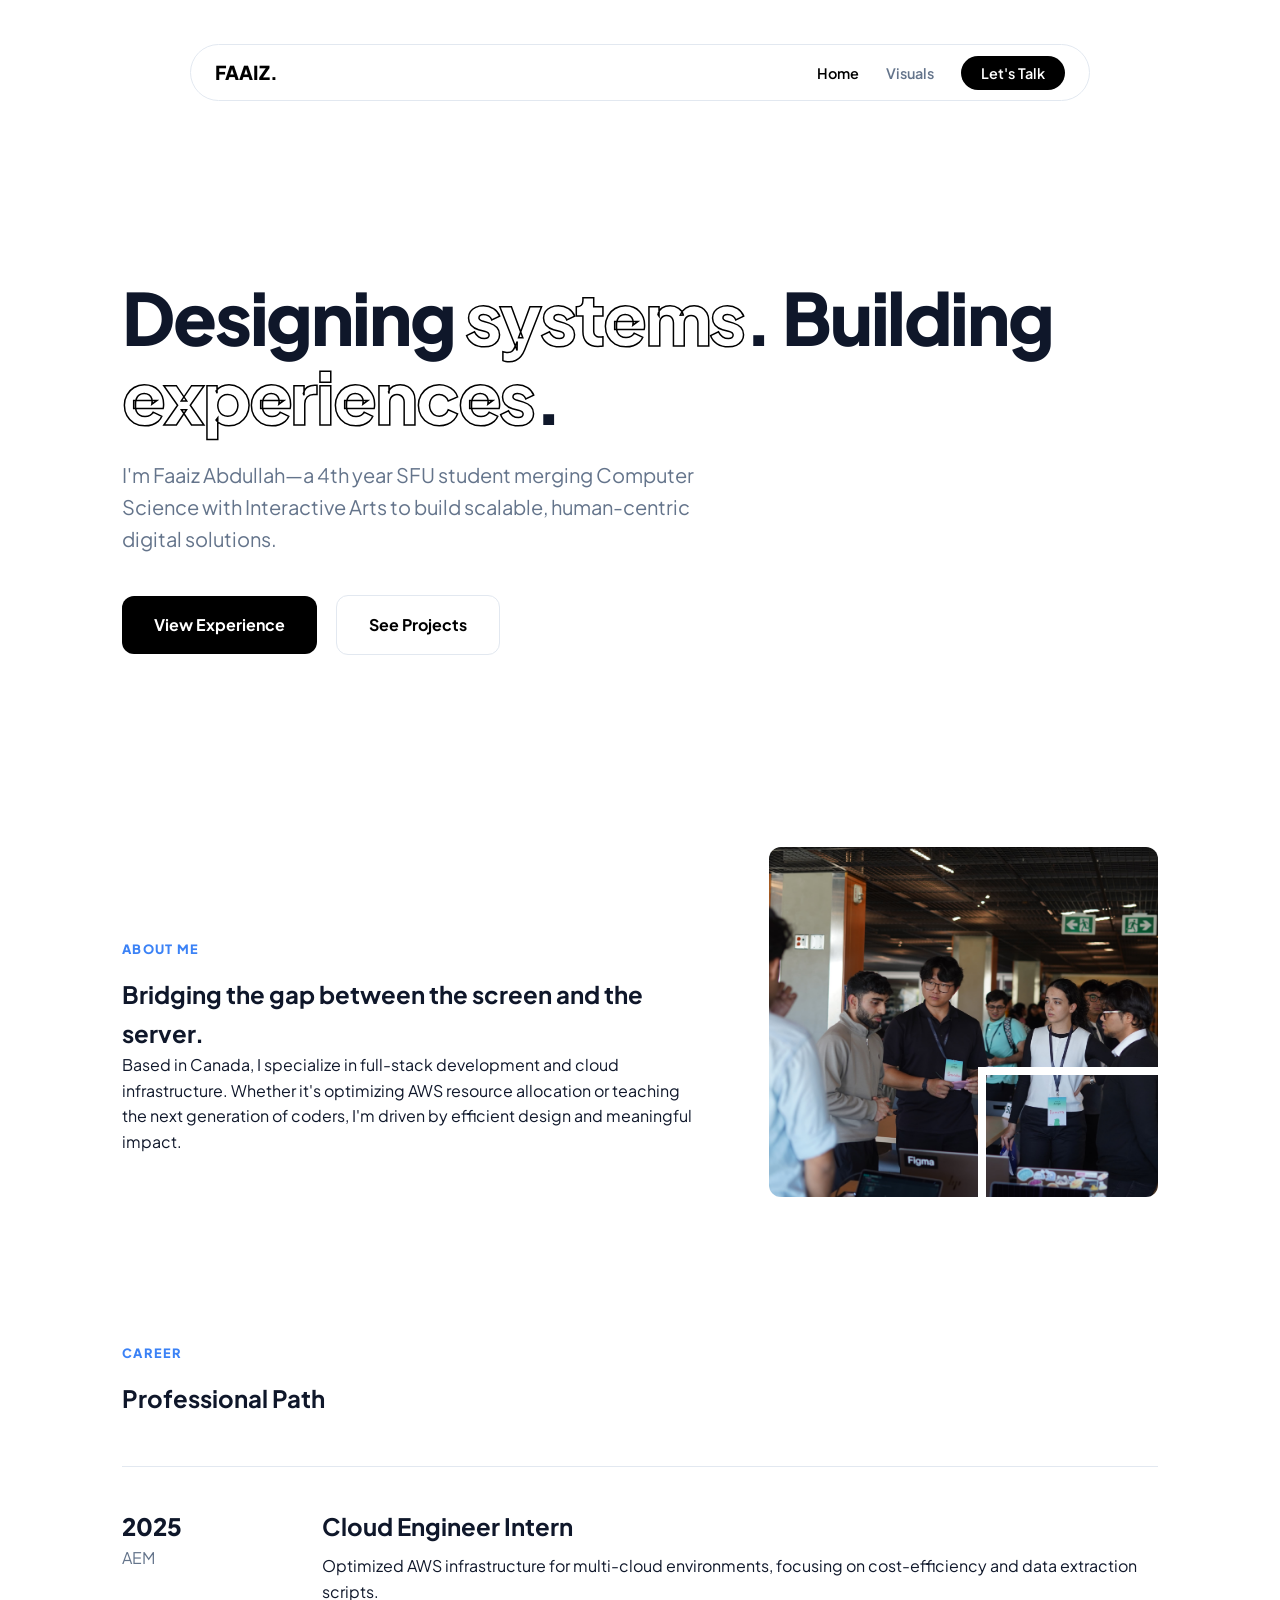
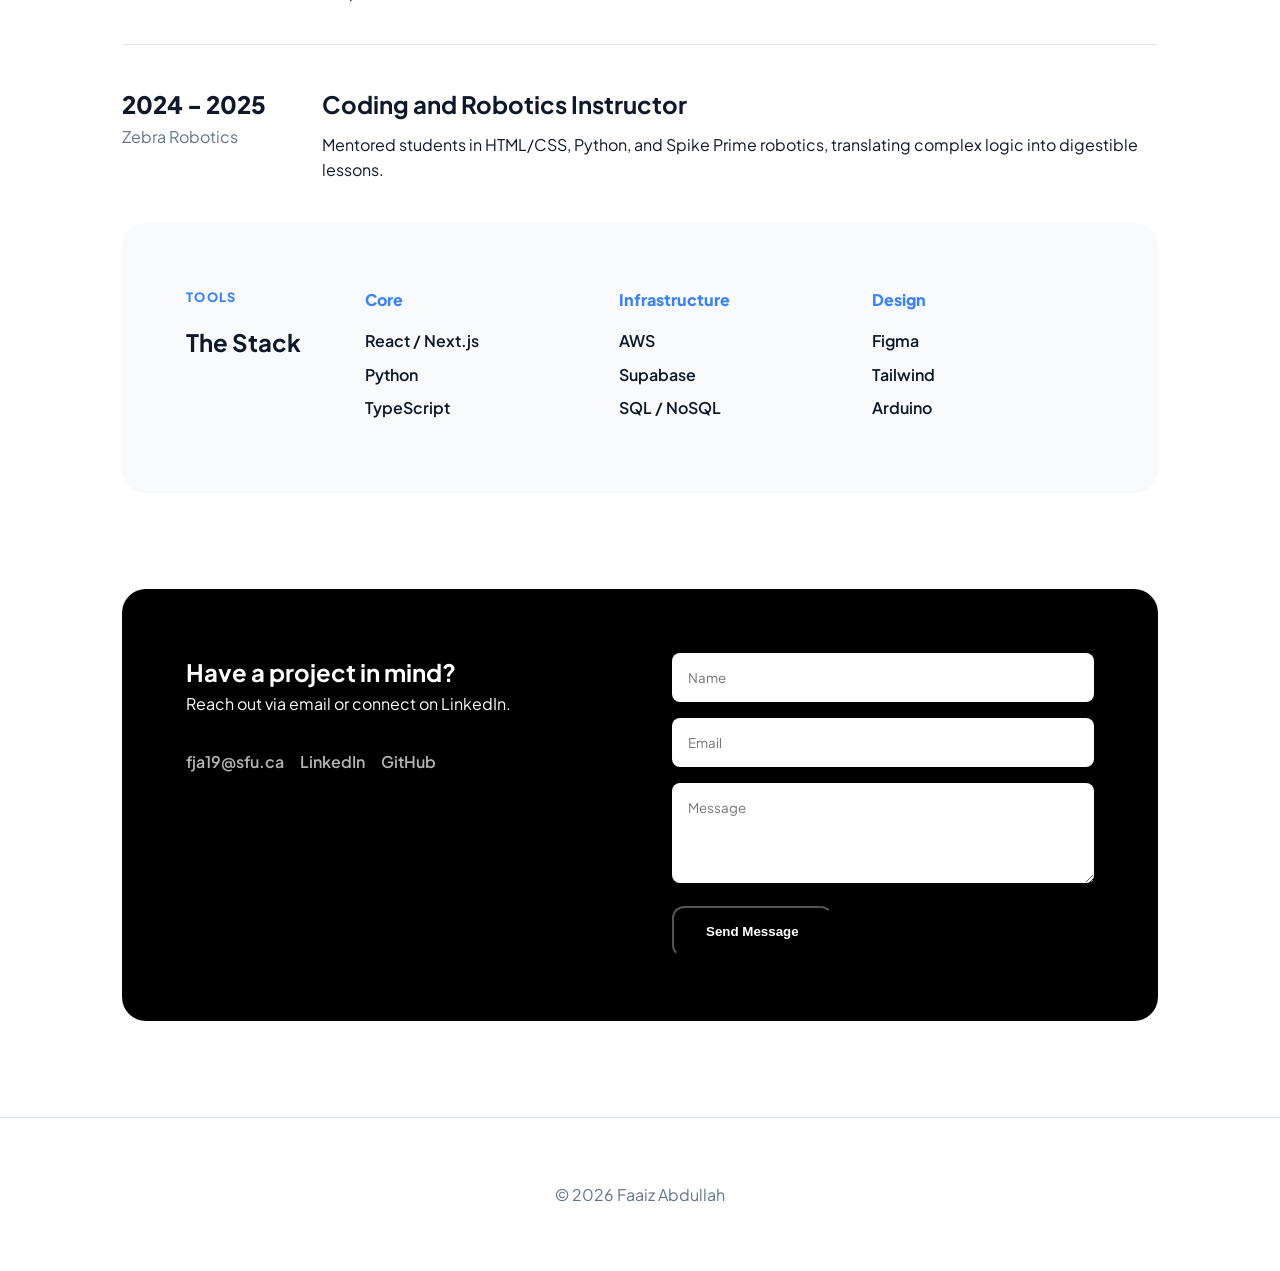
==== index.html @ e7554f62 "redesigned" ====
<!DOCTYPE html>
<html lang="en">
<head>
    <meta charset="UTF-8">
    <meta name="viewport" content="width=device-width, initial-scale=1.0">
    <title>Faaiz Abdullah | SFU Interactive Arts & CS</title>
    <link rel="stylesheet" href="style.css">
    <link href="https://fonts.googleapis.com/css2?family=Plus+Jakarta+Sans:wght@300;400;600;800&display=swap" rel="stylesheet">
</head>
<body>

    <nav class="navbar">
        <div class="nav-container">
            <a href="index.html" class="logo">FAAIZ.</a>
            <div class="nav-links">
                <a href="index.html" class="active">Home</a>
                <a href="visualizations.html">Visuals</a>
                <a href="#contact" class="nav-cta">Let's Talk</a>
            </div>
        </div>
    </nav>

    <header class="hero">
        <div class="container">
            <h1>Designing <span>systems</span>. Building <span>experiences</span>.</h1>
            <p>I'm Faaiz Abdullah—a 4th year SFU student merging Computer Science with Interactive Arts to build scalable, human-centric digital solutions.</p>
            <div class="hero-btns">
                <a href="#experience" class="btn btn-primary">View Experience</a>
                <a href="#gallery" class="btn btn-secondary">See Projects</a>
            </div>
        </div>
    </header>

    <main class="container">
        <section id="about" class="about-grid">
            <div class="about-content">
                <div class="section-tag">About Me</div>
                <h2>Bridging the gap between the screen and the server.</h2>
                <p>Based in Canada, I specialize in full-stack development and cloud infrastructure. Whether it's optimizing AWS resource allocation or teaching the next generation of coders, I'm driven by efficient design and meaningful impact.</p>
            </div>
            <div class="gallery-stack">
                <div class="gallery-item main-img">
                    <img src="stormhacks.JPG" alt="Won 1st Place at StormHacks 2025">
                </div>
                <div class="gallery-item sub-img">
                    <video autoplay loop muted playsinline>
                        <source src="pharmabotics.mp4" type="video/mp4">
                        Your browser does not support the video tag.
                    </video>
                </div>
            </div>
        </section>

        <section id="experience">
            <div class="section-tag">Career</div>
            <h2 class="section-title">Professional Path</h2>
            
            <div class="timeline">
                <div class="timeline-item">
                    <div class="time-meta">
                        <span class="year">2025</span>
                        <span class="org">AEM</span>
                    </div>
                    <div class="time-content">
                        <h3>Cloud Engineer Intern</h3>
                        <p>Optimized AWS infrastructure for multi-cloud environments, focusing on cost-efficiency and data extraction scripts.</p>
                    </div>
                </div>

                <div class="timeline-item">
                    <div class="time-meta">
                        <span class="year">2024 - 2025</span>
                        <span class="org">Zebra Robotics</span>
                    </div>
                    <div class="time-content">
                        <h3>Coding and Robotics Instructor</h3>
                        <p>Mentored students in HTML/CSS, Python, and Spike Prime robotics, translating complex logic into digestible lessons.</p>
                    </div>
                </div>
            </div>
        </section>

        <section id="skills" class="skills-alt">
            <div class="skills-header">
                <div class="section-tag">Tools</div>
                <h2>The Stack</h2>
            </div>
            <div class="skills-grid-alt">
                <div class="skill-group">
                    <h4>Core</h4>
                    <ul>
                        <li>React / Next.js</li>
                        <li>Python</li>
                        <li>TypeScript</li>
                    </ul>
                </div>
                <div class="skill-group">
                    <h4>Infrastructure</h4>
                    <ul>
                        <li>AWS</li>
                        <li>Supabase</li>
                        <li>SQL / NoSQL</li>
                    </ul>
                </div>
                <div class="skill-group">
                    <h4>Design</h4>
                    <ul>
                        <li>Figma</li>
                        <li>Tailwind</li>
                        <li>Arduino</li>
                    </ul>
                </div>
            </div>
        </section>

        <section id="contact" class="contact-card">
            <div class="contact-text">
                <h2>Have a project in mind?</h2>
                <p>Reach out via email or connect on LinkedIn.</p>
                <div class="contact-links">
                    <a href="mailto:fja19@sfu.ca">fja19@sfu.ca</a>
                    <a href="https://linkedin.com/in/faaiz-abdullah-9004391a4/" target="_blank">LinkedIn</a>
                    <a href="https://github.com/faaizja" target="_blank">GitHub</a>
                </div>
            </div>
            <form id="contact-form">
                <input type="text" placeholder="Name" required>
                <input type="email" placeholder="Email" required>
                <textarea rows="4" placeholder="Message"></textarea>
                <button type="submit" class="btn btn-primary">Send Message</button>
            </form>
        </section>
    </main>

    <footer class="footer-alt">
        <p>© 2026 Faaiz Abdullah</p>
    </footer>

    <script src="main.js"></script>
</body>
</html>
---- style.css ----
:root {
    --primary: #000000;
    --accent: #3b82f6;
    --bg-light: #ffffff;
    --bg-alt: #f8fafc;
    --text-main: #0f172a;
    --text-muted: #64748b;
    --border: #e2e8f0;
    --radius: 12px;
}

* {
    margin: 0;
    padding: 0;
    box-sizing: border-box;
}

body {
    font-family: 'Plus Jakarta Sans', sans-serif;
    background-color: var(--bg-light);
    color: var(--text-main);
    line-height: 1.6;
    -webkit-font-smoothing: antialiased;
}

.container {
    max-width: 1100px;
    margin: 0 auto;
    padding: 0 2rem;
}

/* Navbar - Modern Floating Style */
.navbar {
    position: sticky;
    top: 20px;
    z-index: 1000;
    margin-top: 20px;
}

.nav-container {
    max-width: 900px;
    margin: 0 auto;
    background: rgba(255, 255, 255, 0.8);
    backdrop-filter: blur(12px);
    border: 1px solid var(--border);
    padding: 0.75rem 1.5rem;
    border-radius: 100px;
    display: flex;
    justify-content: space-between;
    align-items: center;
}

.logo {
    font-weight: 800;
    font-size: 1.2rem;
    text-decoration: none;
    color: var(--primary);
}

.logo span { color: var(--accent); }

.nav-links a {
    text-decoration: none;
    color: var(--text-muted);
    font-weight: 600;
    font-size: 0.9rem;
    margin-left: 1.5rem;
    transition: 0.3s;
}

.nav-links a.active, .nav-links a:hover { color: var(--primary); }

.nav-cta {
    background: var(--primary);
    color: white !important;
    padding: 0.5rem 1.25rem;
    border-radius: 50px;
}

/* Hero Section */
.hero {
    padding: 8rem 0 6rem;
    text-align: left;
}

.badge {
    background: #eff6ff;
    color: var(--accent);
    padding: 0.4rem 1rem;
    border-radius: 50px;
    font-size: 0.8rem;
    font-weight: 700;
    text-transform: uppercase;
}

.hero h1 {
    font-size: clamp(2.5rem, 6vw, 4.5rem);
    font-weight: 800;
    line-height: 1.1;
    margin: 1.5rem 0;
    letter-spacing: -0.03em;
}

.hero h1 span {
    color: transparent;
    -webkit-text-stroke: 1.5px var(--primary);
}

.hero p {
    font-size: 1.25rem;
    color: var(--text-muted);
    max-width: 600px;
    margin-bottom: 2.5rem;
}

/* Custom Buttons */
.btn {
    padding: 1rem 2rem;
    border-radius: var(--radius);
    text-decoration: none;
    font-weight: 700;
    display: inline-block;
    transition: 0.3s cubic-bezier(0.4, 0, 0.2, 1);
}

.btn-primary { background: var(--primary); color: white; }
.btn-secondary { background: white; color: var(--primary); border: 1px solid var(--border); margin-left: 1rem; }

.btn:hover { transform: translateY(-3px); box-shadow: 0 10px 20px rgba(0,0,0,0.05); }

/* About & Image Stack */
.about-grid {
    display: grid;
    grid-template-columns: 1.2fr 0.8fr;
    gap: 4rem;
    align-items: center;
    padding: 6rem 0;
}

.section-tag {
    color: var(--accent);
    font-weight: 800;
    text-transform: uppercase;
    font-size: 0.8rem;
    letter-spacing: 0.1em;
    margin-bottom: 1rem;
}

.gallery-stack {
    position: relative;
    height: 400px;
}

.gallery-item img {
    width: 100%;
    height: 100%;
    object-fit: cover;
    border-radius: var(--radius);
    box-shadow: var(--card-shadow);
}

.main-img {
    width: 100%;
    height: 350px;
}

.sub-img {
    position: absolute;
    bottom: -20px;
    right: -20px;
    width: 200px;
    height: 200px;
    border: 8px solid white;
}

/* Timeline Experience */
.timeline {
    margin-top: 3rem;
}

.timeline-item {
    display: grid;
    grid-template-columns: 200px 1fr;
    padding: 2.5rem 0;
    border-top: 1px solid var(--border);
}

.time-meta {
    display: flex;
    flex-direction: column;
}

.year { font-weight: 800; font-size: 1.5rem; }
.org { color: var(--text-muted); }

.time-content h3 { font-size: 1.5rem; margin-bottom: 0.5rem; }

/* Skills Section */
.skills-alt {
    padding: 6rem 0;
    background: var(--bg-alt);
    border-radius: 24px;
    padding: 4rem;
    display: flex;
    gap: 4rem;
}

.skills-grid-alt {
    display: grid;
    grid-template-columns: repeat(3, 1fr);
    gap: 2rem;
    flex: 1;
}

.skill-group h4 { margin-bottom: 1rem; font-weight: 800; color: var(--accent); }
.skill-group ul { list-style: none; padding: 0; }
.skill-group li { margin-bottom: 0.5rem; font-weight: 600; }

/* Contact Card */
.contact-card {
    background: var(--primary);
    color: white;
    padding: 4rem;
    border-radius: 24px;
    display: grid;
    grid-template-columns: 1fr 1fr;
    gap: 4rem;
    margin: 6rem 0;
}

.contact-links {
    display: flex;
    gap: 1rem;
    margin-top: 2rem;
}

.contact-links a { color: white; opacity: 0.7; text-decoration: none; font-weight: 600; }
.contact-links a:hover { opacity: 1; }

.contact-card form input, .contact-card form textarea {
    width: 100%;
    padding: 1rem;
    margin-bottom: 1rem;
    border-radius: 8px;
    border: none;
    font-family: inherit;
}

.footer-alt {
    padding: 4rem 0;
    text-align: center;
    border-top: 1px solid var(--border);
    color: var(--text-muted);
}

/* Responsive */
@media (max-width: 900px) {
    .about-grid, .contact-card, .skills-alt { grid-template-columns: 1fr; gap: 2rem; }
    .timeline-item { grid-template-columns: 1fr; gap: 1rem; }
    .skills-alt { flex-direction: column; padding: 2rem; }
    .hero h1 { font-size: 3rem; }
    .sub-img { display: none; }
}

.gallery-item video {
    width: 100%;
    height: 100%;
    object-fit: cover;
    border-radius: var(--radius);
    display: block;
}

.sub-img video {
    filter: brightness(0.9);
    transition: filter 0.3s ease;
}

.sub-img:hover video {
    filter: brightness(1.1);
}
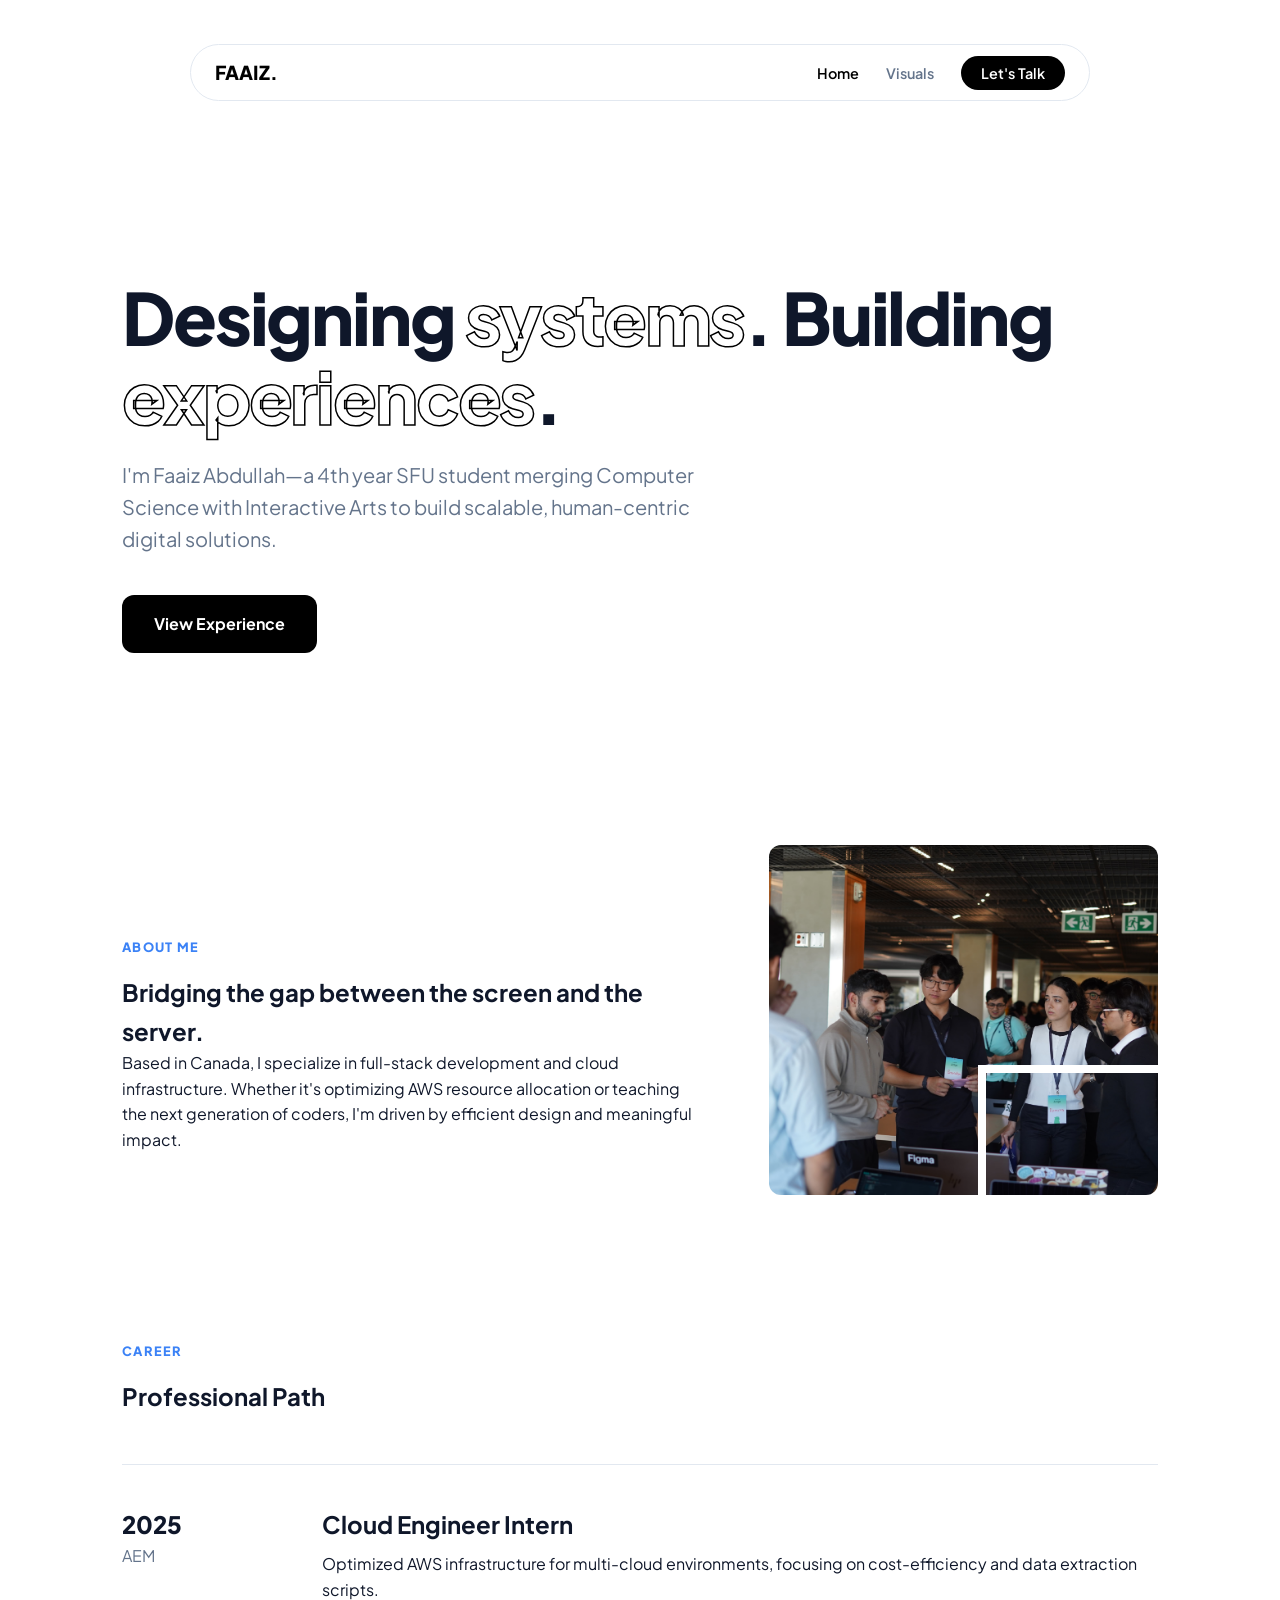
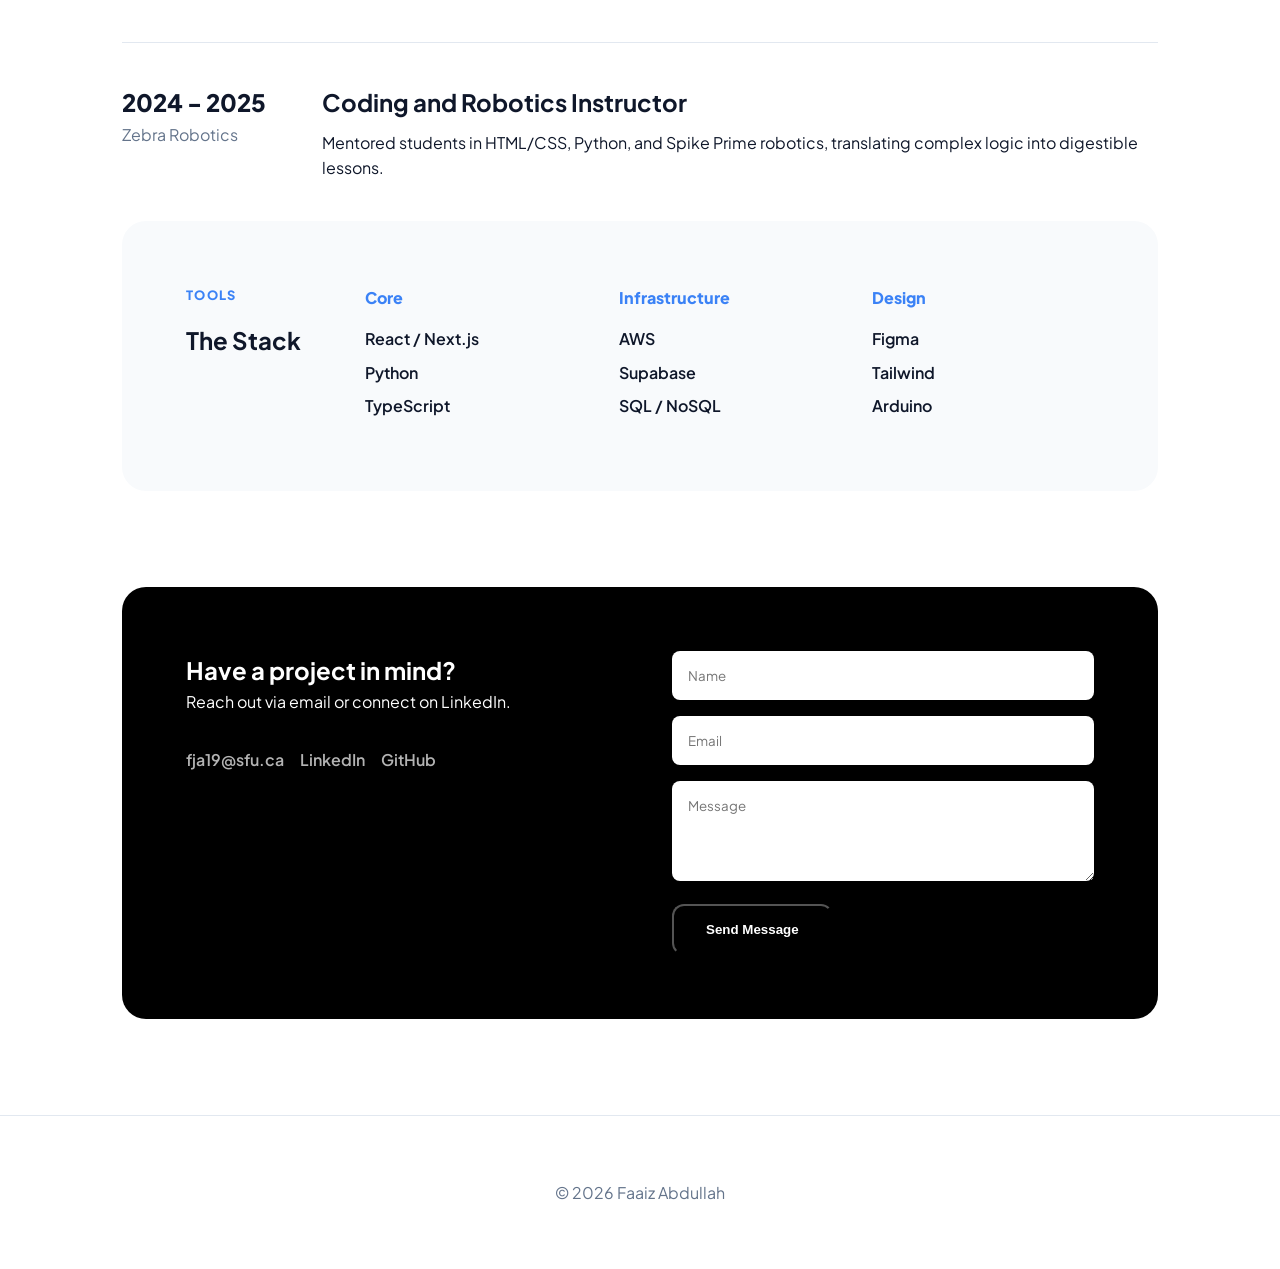
==== commit bb767bb4: "fix" ====
--- a/index.html
+++ b/index.html
@@ -26,7 +26,6 @@
             <p>I'm Faaiz Abdullah—a 4th year SFU student merging Computer Science with Interactive Arts to build scalable, human-centric digital solutions.</p>
             <div class="hero-btns">
                 <a href="#experience" class="btn btn-primary">View Experience</a>
-                <a href="#gallery" class="btn btn-secondary">See Projects</a>
             </div>
         </div>
     </header>
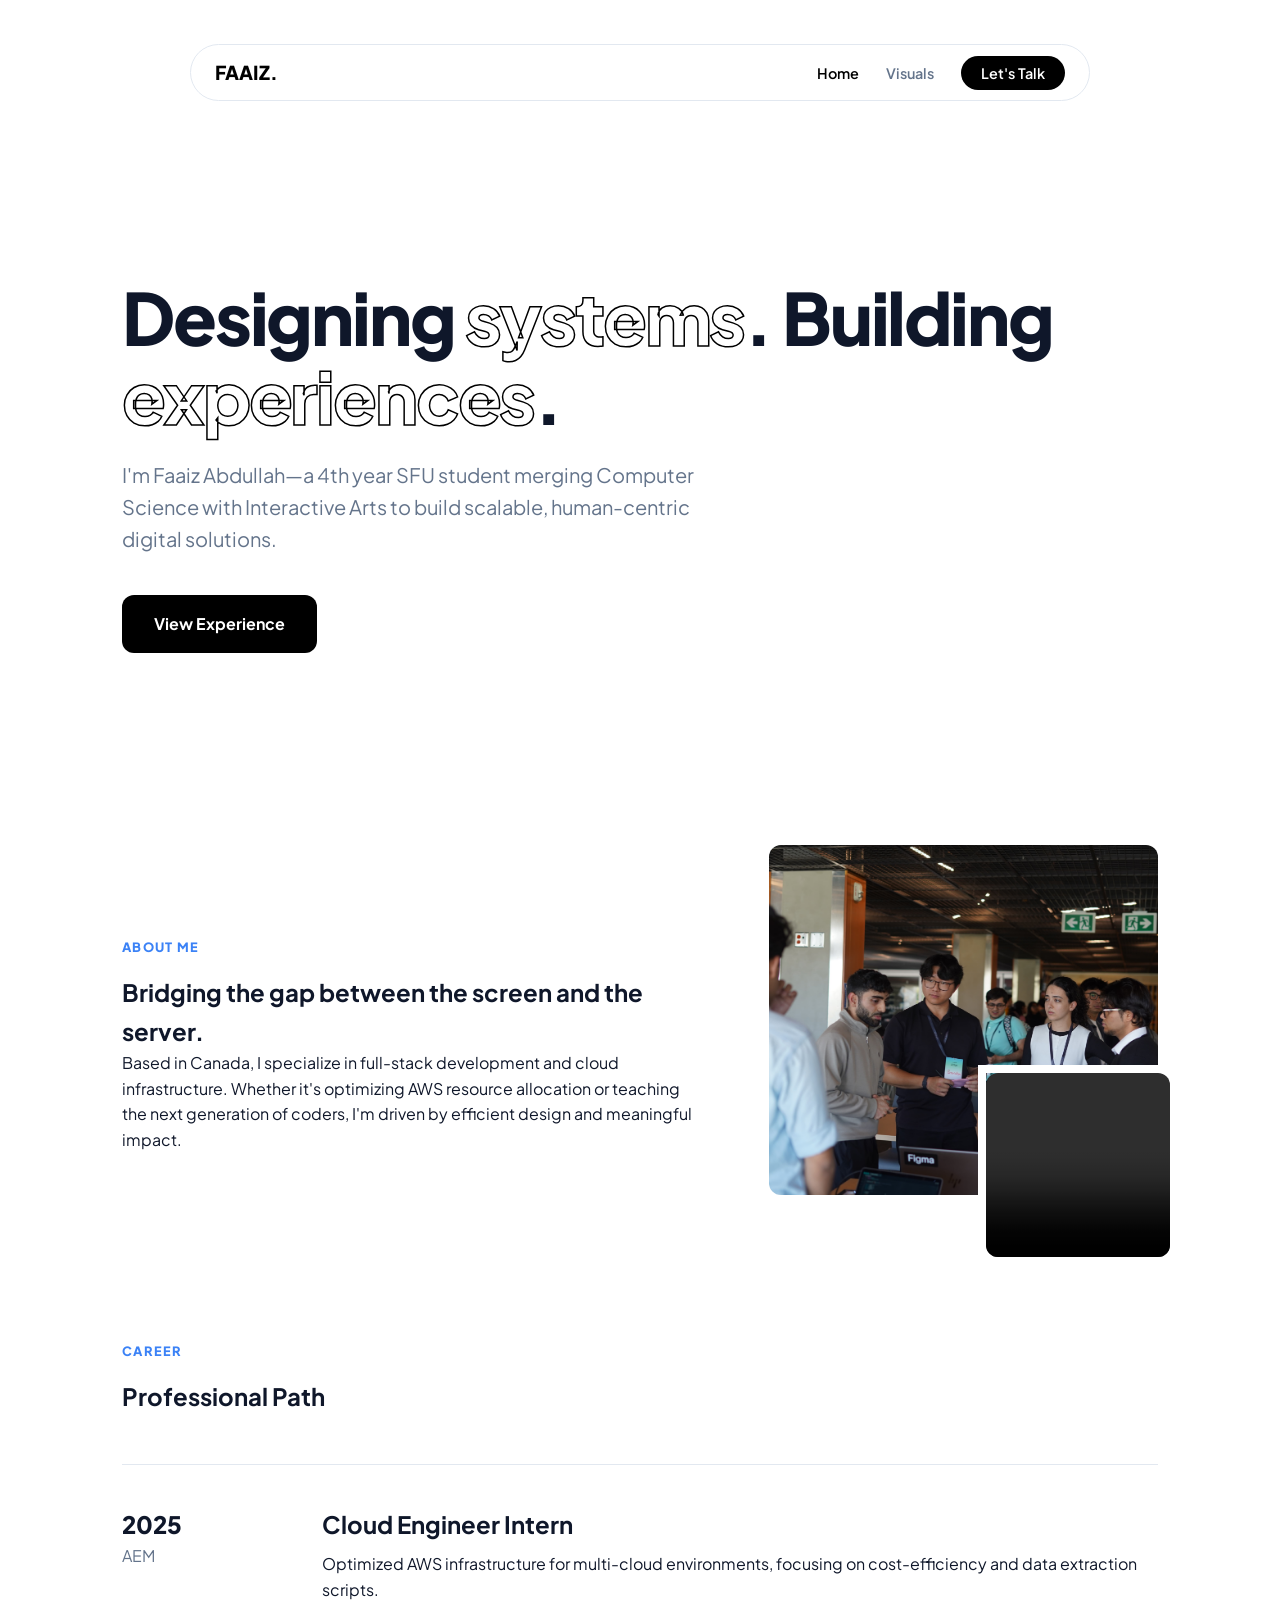
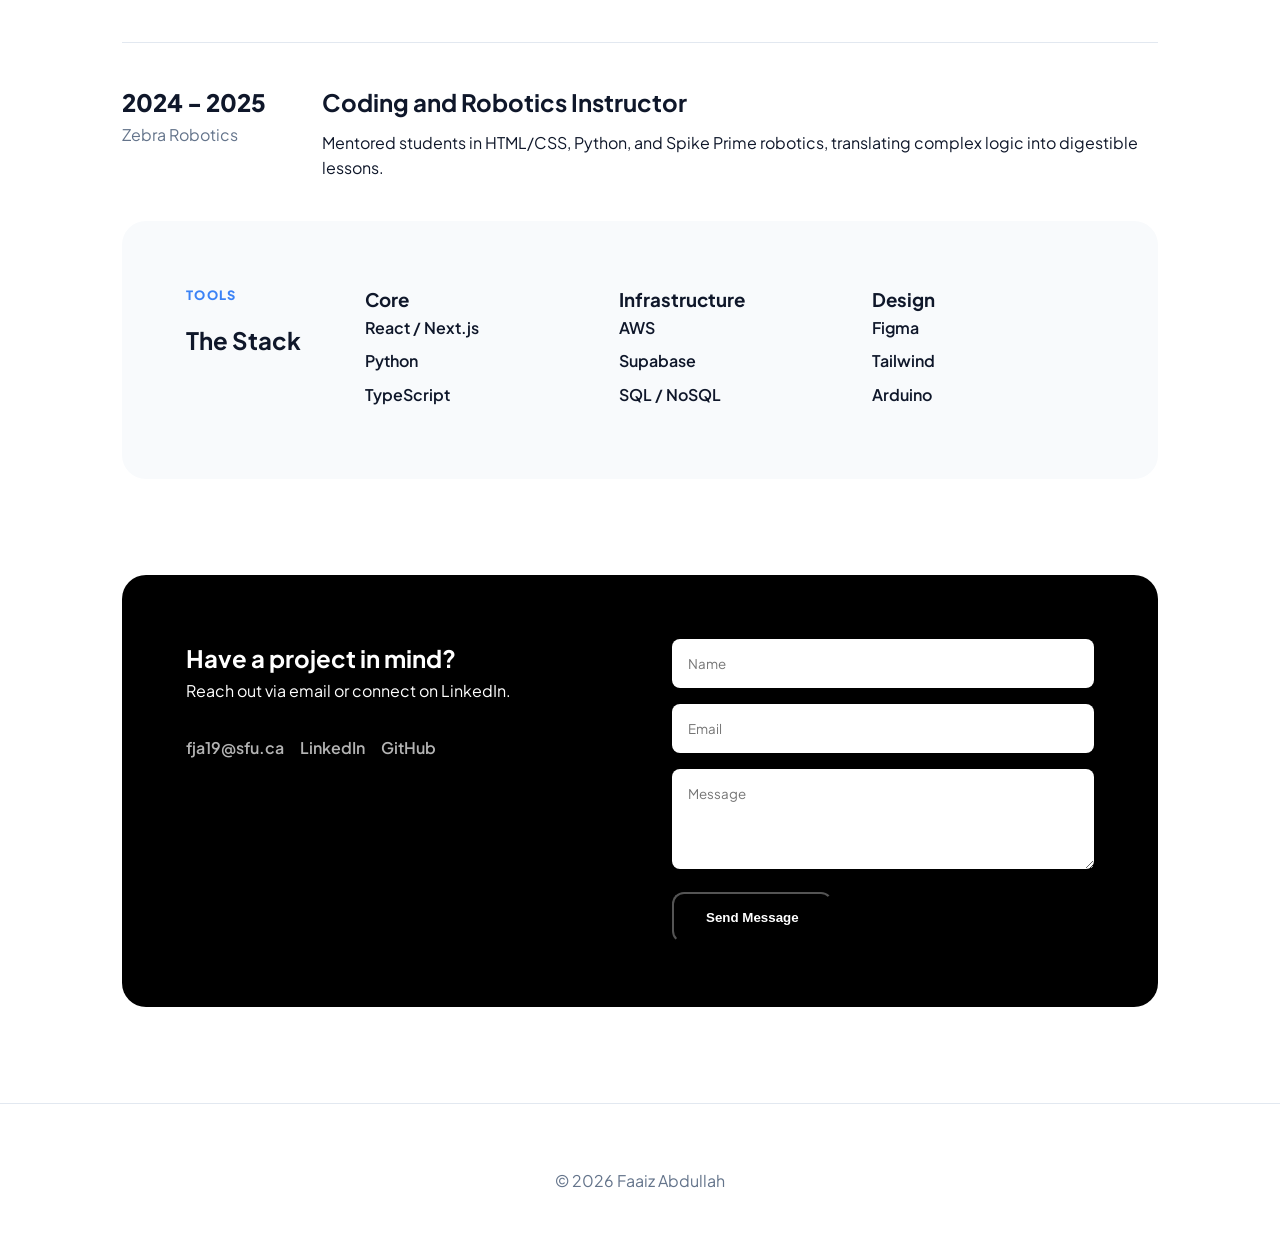
==== commit 11e01f27: "fixes" ====
--- a/index.html
+++ b/index.html
@@ -11,7 +11,7 @@
 
     <nav class="navbar">
         <div class="nav-container">
-            <a href="index.html" class="logo">FAAIZ.</a>
+            <a href="index.html" class="logo" aria-label="Faaiz Abdullah Portfolio Home">FAAIZ.</a>
             <div class="nav-links">
                 <a href="index.html" class="active">Home</a>
                 <a href="visualizations.html">Visuals</a>
@@ -42,7 +42,7 @@
                     <img src="stormhacks.JPG" alt="Won 1st Place at StormHacks 2025">
                 </div>
                 <div class="gallery-item sub-img">
-                    <video autoplay loop muted playsinline>
+                    <video autoplay loop muted playsinline controls title="Robotics Project Demo" aria-label="A video showing a robotics project in action">
                         <source src="pharmabotics.mp4" type="video/mp4">
                         Your browser does not support the video tag.
                     </video>
@@ -86,7 +86,7 @@
             </div>
             <div class="skills-grid-alt">
                 <div class="skill-group">
-                    <h4>Core</h4>
+                    <h3>Core</h3>
                     <ul>
                         <li>React / Next.js</li>
                         <li>Python</li>
@@ -94,7 +94,7 @@
                     </ul>
                 </div>
                 <div class="skill-group">
-                    <h4>Infrastructure</h4>
+                    <h3>Infrastructure</h3>
                     <ul>
                         <li>AWS</li>
                         <li>Supabase</li>
@@ -102,7 +102,7 @@
                     </ul>
                 </div>
                 <div class="skill-group">
-                    <h4>Design</h4>
+                    <h3>Design</h3>
                     <ul>
                         <li>Figma</li>
                         <li>Tailwind</li>
@@ -123,9 +123,9 @@
                 </div>
             </div>
             <form id="contact-form">
-                <input type="text" placeholder="Name" required>
-                <input type="email" placeholder="Email" required>
-                <textarea rows="4" placeholder="Message"></textarea>
+                <input type="text" placeholder="Name" aria-label="Full Name" required>
+                <input type="email" placeholder="Email" aria-label="Email Address" required>
+                <textarea rows="4" placeholder="Message" aria-label="Your Message"></textarea>
                 <button type="submit" class="btn btn-primary">Send Message</button>
             </form>
         </section>
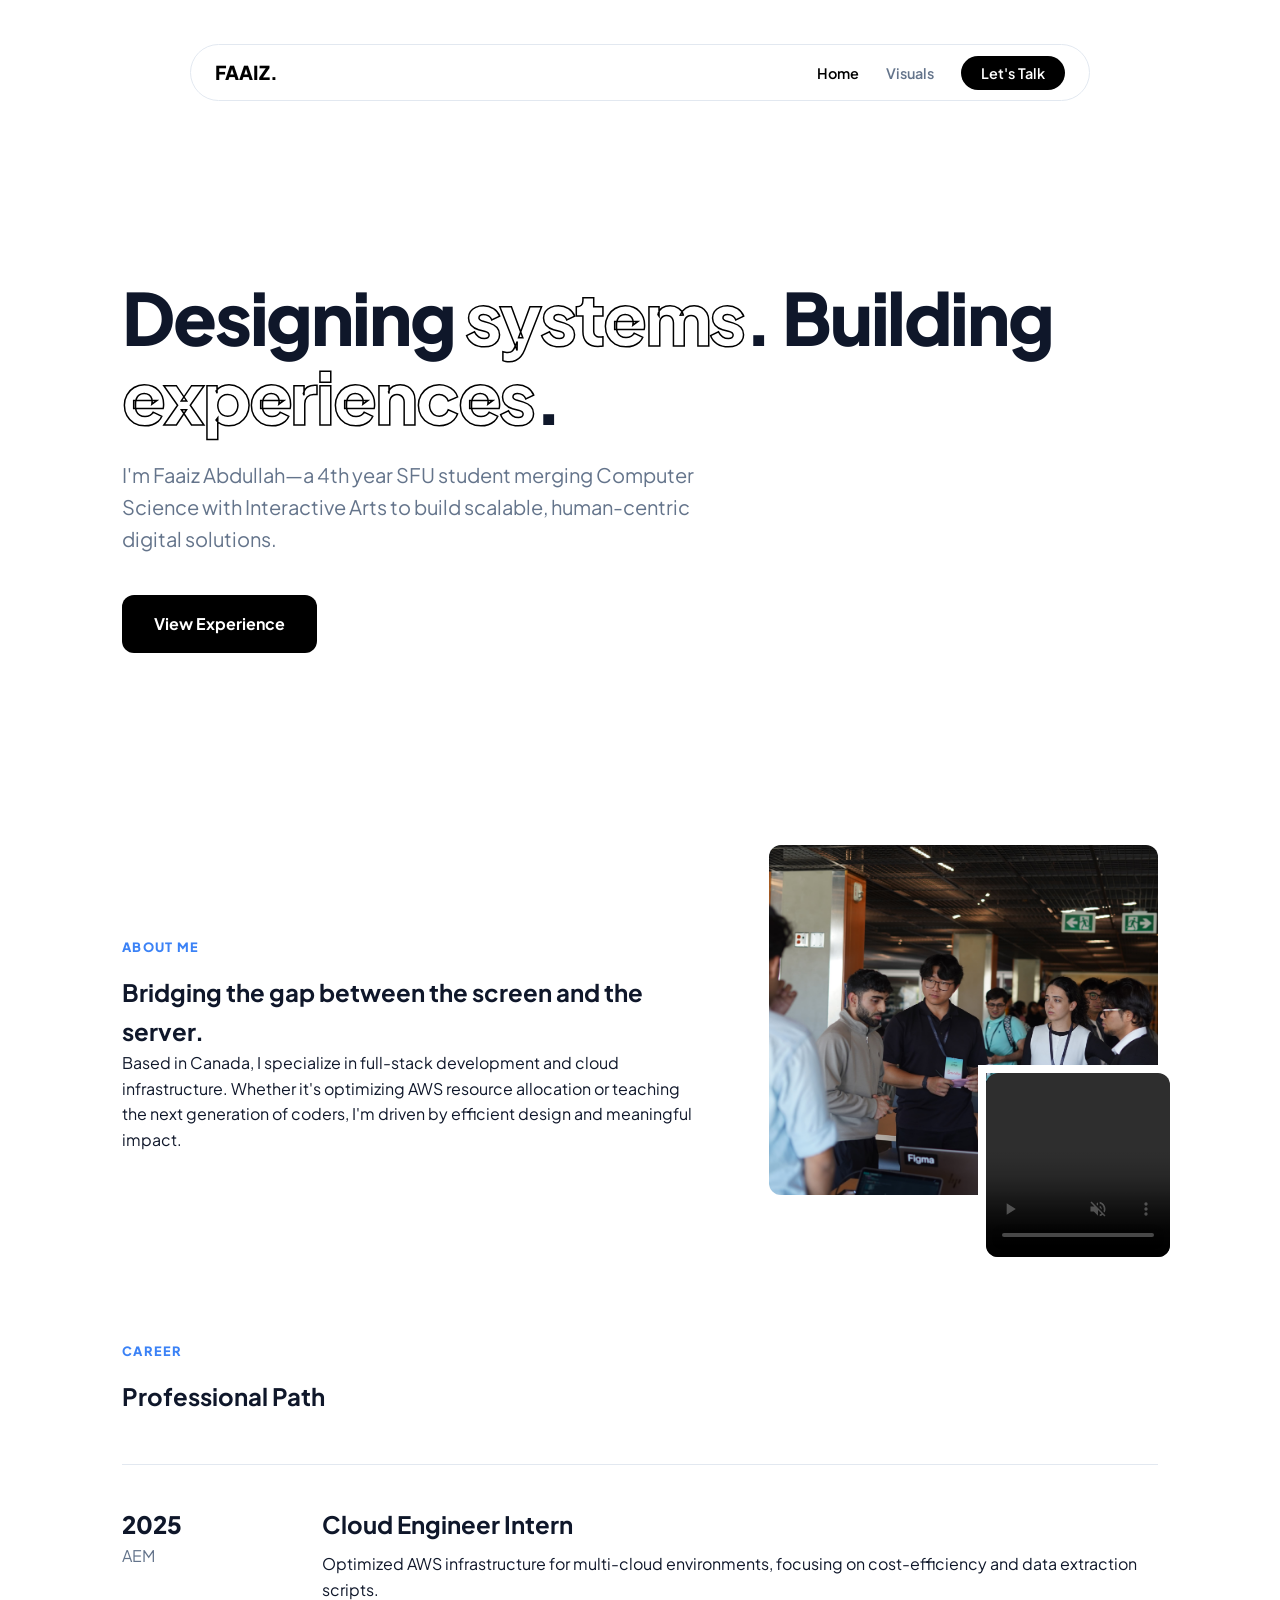
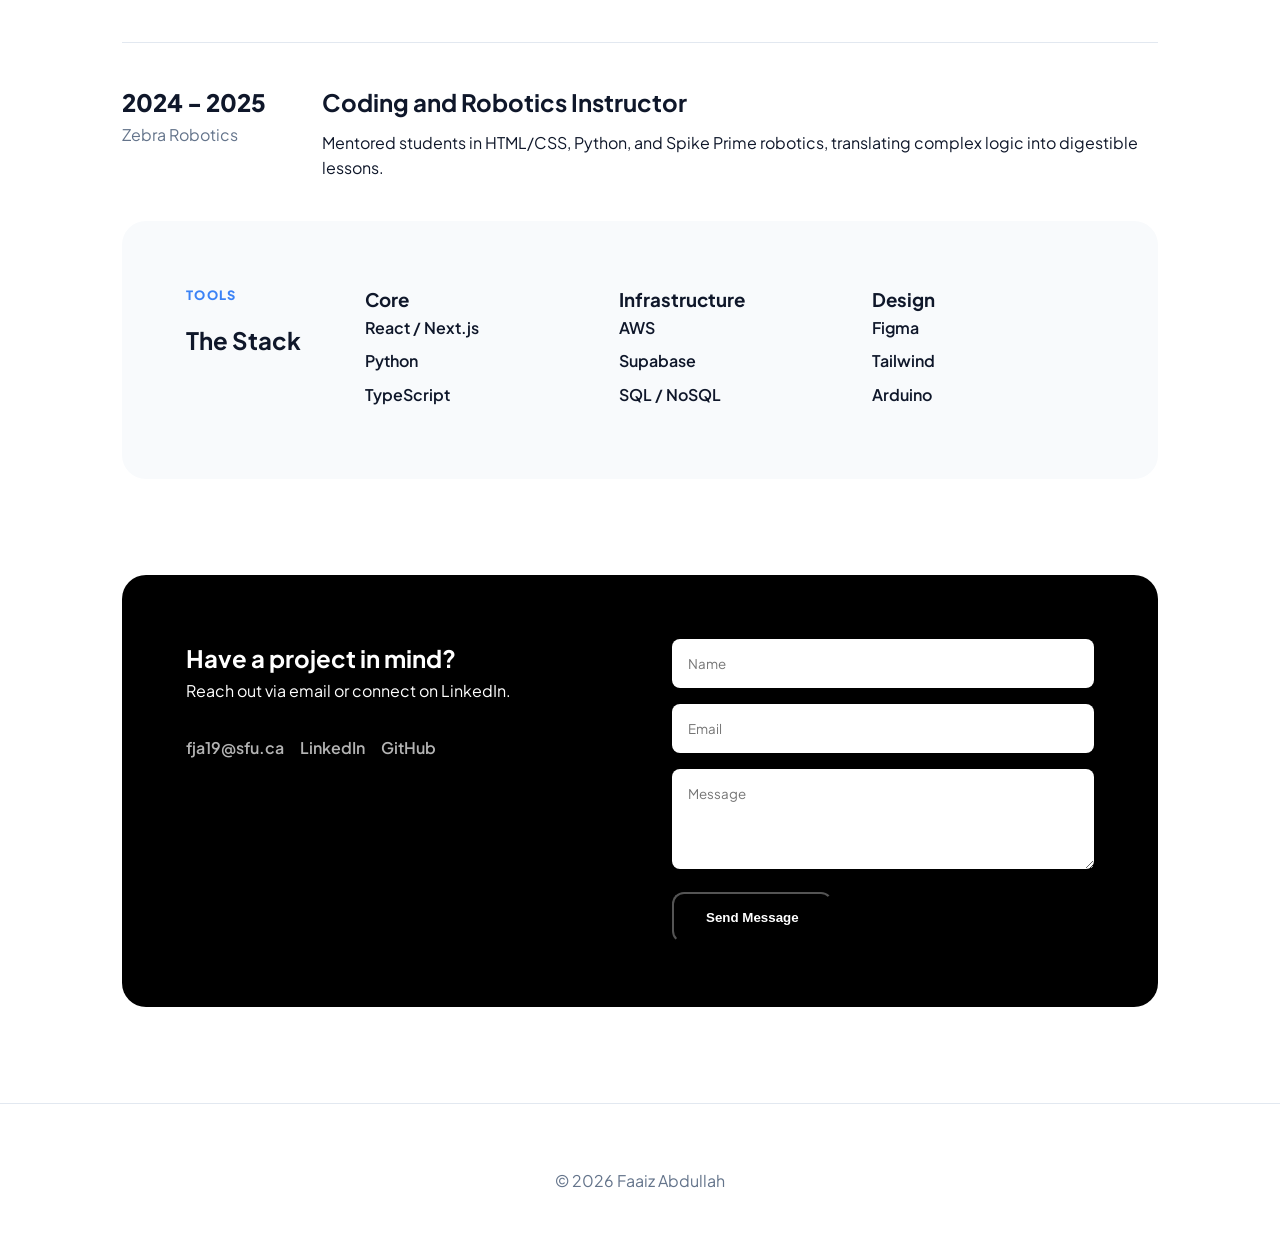
==== commit 29215da6: "fixes" ====
--- a/index.html
+++ b/index.html
@@ -13,7 +13,7 @@
         <div class="nav-container">
             <a href="index.html" class="logo" aria-label="Faaiz Abdullah Portfolio Home">FAAIZ.</a>
             <div class="nav-links">
-                <a href="index.html" class="active">Home</a>
+                <a href="#about" class="active">Home</a>
                 <a href="visualizations.html">Visuals</a>
                 <a href="#contact" class="nav-cta">Let's Talk</a>
             </div>
@@ -39,12 +39,12 @@
             </div>
             <div class="gallery-stack">
                 <div class="gallery-item main-img">
-                    <img src="stormhacks.JPG" alt="Won 1st Place at StormHacks 2025">
+                    <img src="stormhacks.JPG" alt="Won 1st Place at StormHacks 2025 hackathon">
                 </div>
                 <div class="gallery-item sub-img">
-                    <video autoplay loop muted playsinline controls title="Robotics Project Demo" aria-label="A video showing a robotics project in action">
+                    <video autoplay loop muted playsinline controls title="Robotics Project Demo" aria-label="A video demonstration of a robotics project involving automated systems">
                         <source src="pharmabotics.mp4" type="video/mp4">
-                        Your browser does not support the video tag.
+                        <p>Your browser does not support the video tag. This video shows a robotics demonstration for the Pharmabotics project.</p>
                     </video>
                 </div>
             </div>
@@ -123,9 +123,9 @@
                 </div>
             </div>
             <form id="contact-form">
-                <input type="text" placeholder="Name" aria-label="Full Name" required>
-                <input type="email" placeholder="Email" aria-label="Email Address" required>
-                <textarea rows="4" placeholder="Message" aria-label="Your Message"></textarea>
+                <input type="text" id="full-name" placeholder="Name" aria-label="Enter your full name" required>
+                <input type="email" id="email-address" placeholder="Email" aria-label="Enter your email address" required>
+                <textarea rows="4" id="message-body" placeholder="Message" aria-label="Type your message here"></textarea>
                 <button type="submit" class="btn btn-primary">Send Message</button>
             </form>
         </section>
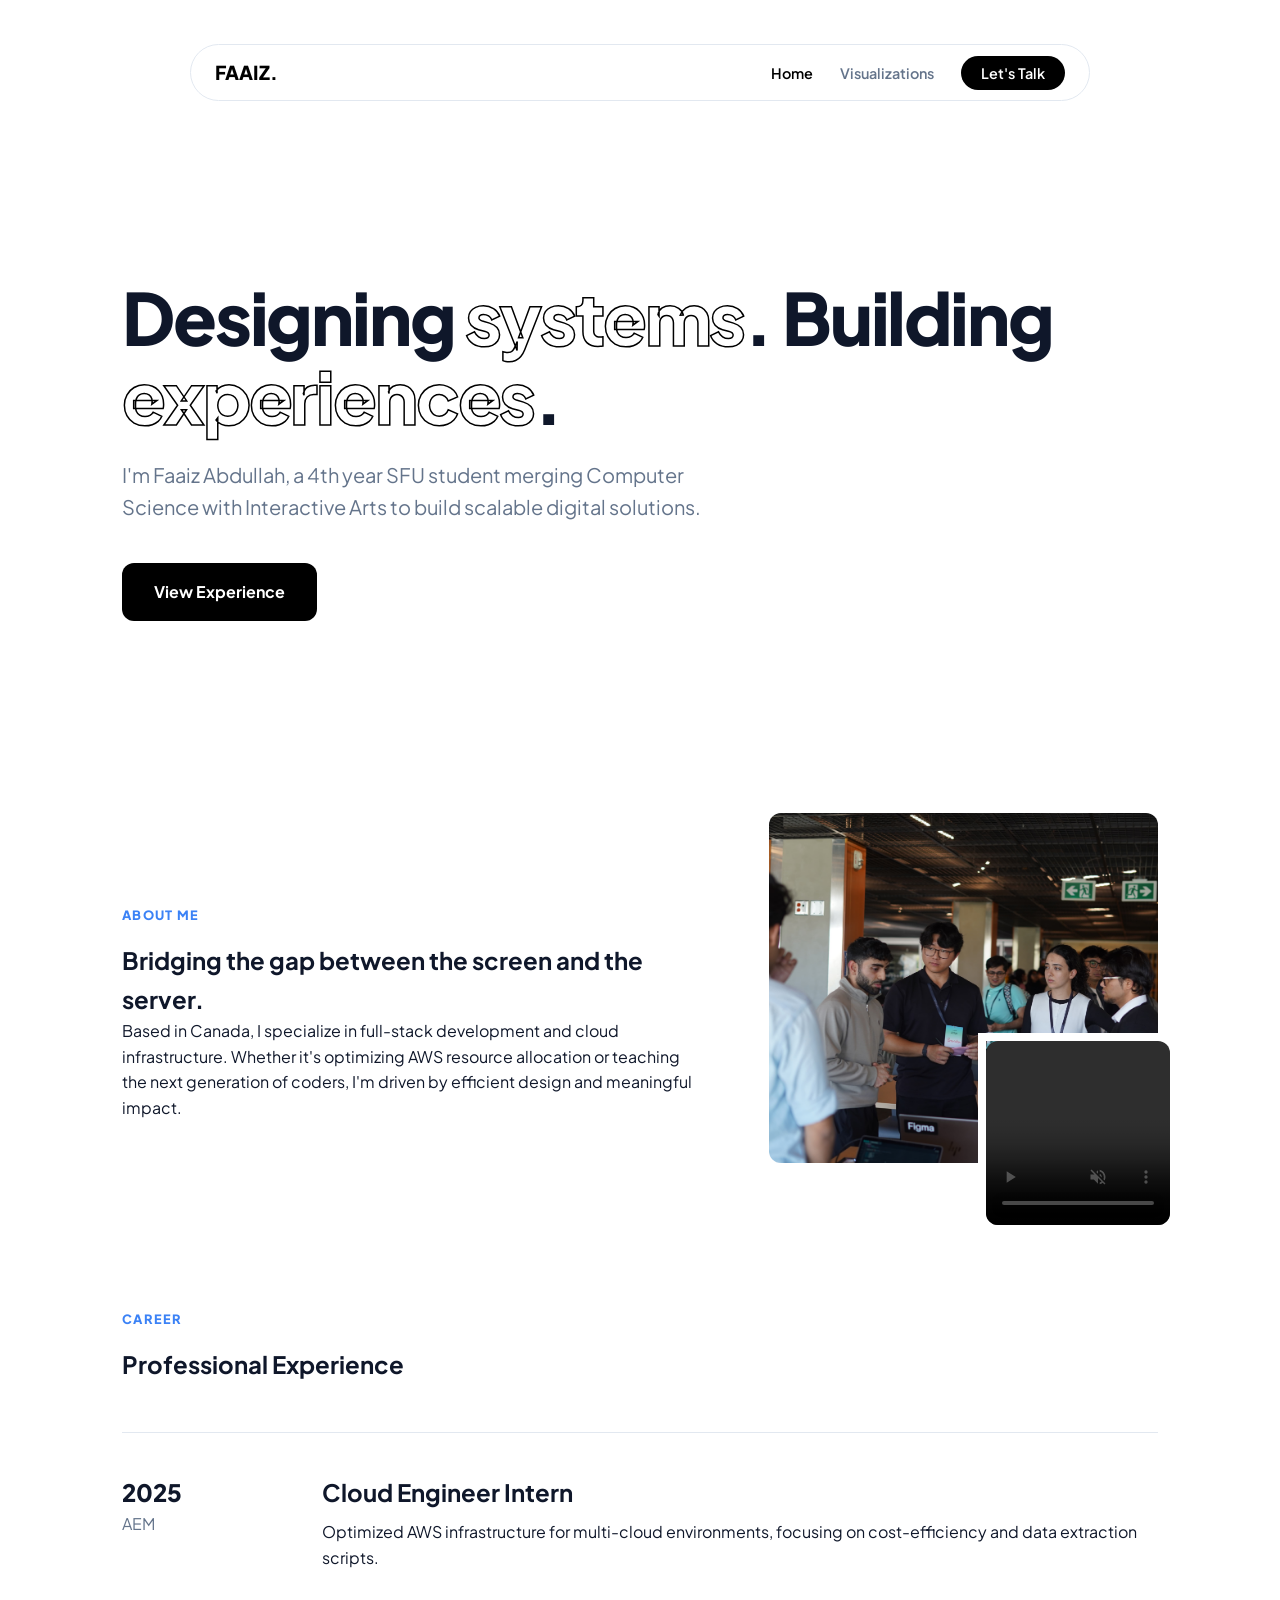
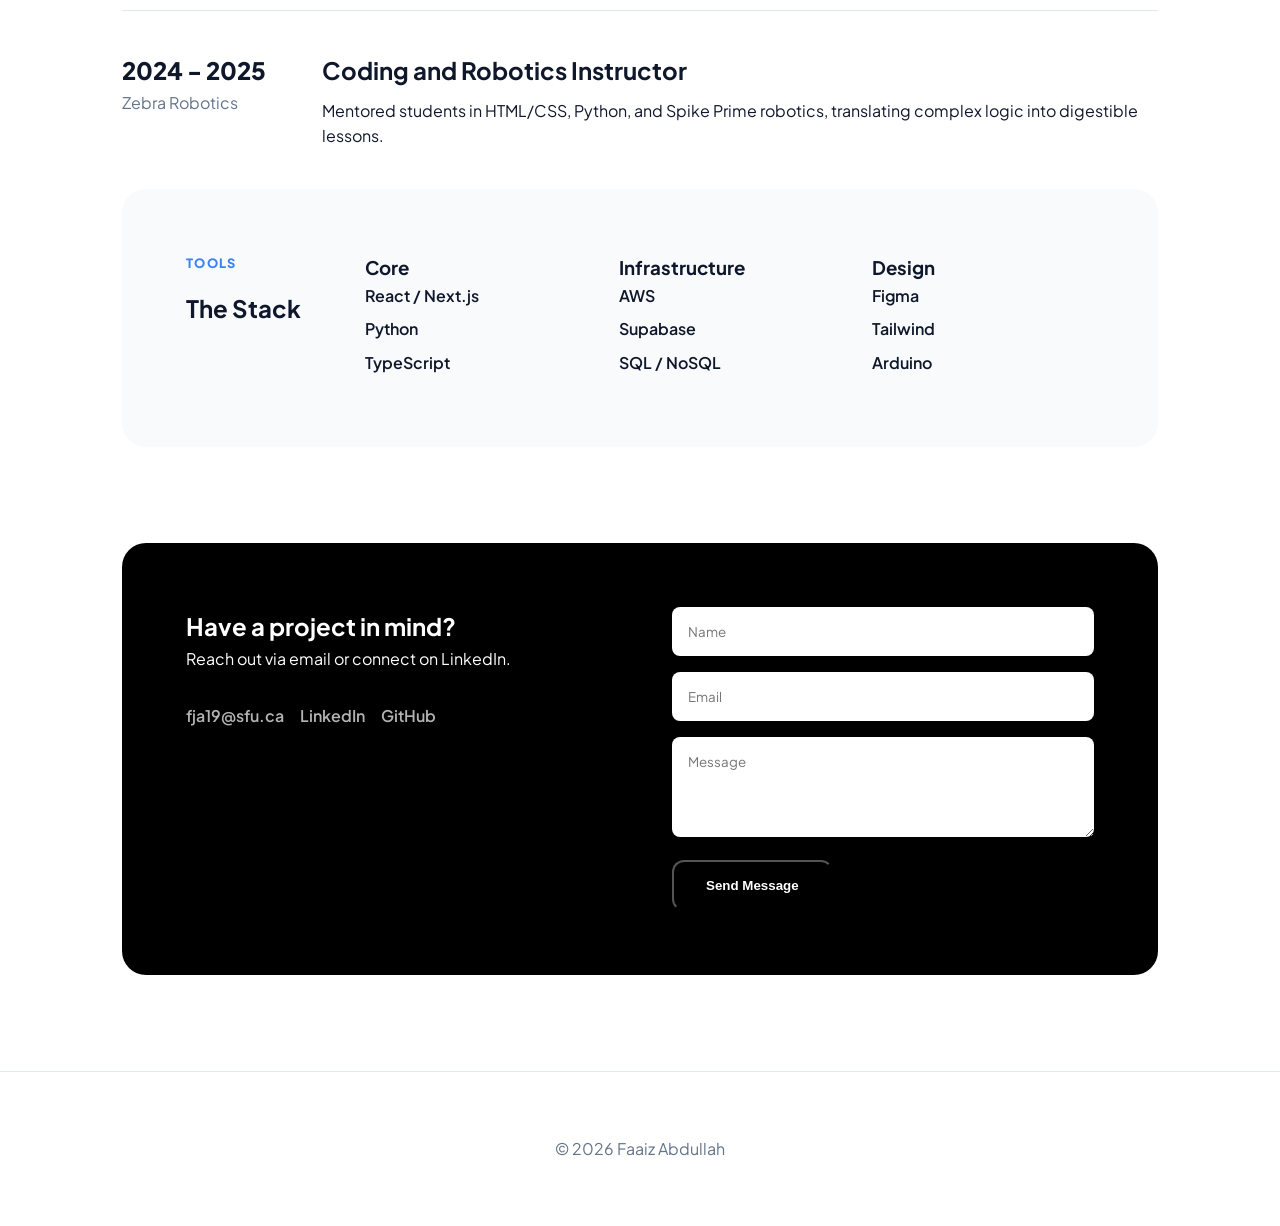
==== commit f0063c2d: "visuals" ====
--- a/index.html
+++ b/index.html
@@ -13,8 +13,8 @@
         <div class="nav-container">
             <a href="index.html" class="logo" aria-label="Faaiz Abdullah Portfolio Home">FAAIZ.</a>
             <div class="nav-links">
-                <a href="#about" class="active">Home</a>
-                <a href="visualizations.html">Visuals</a>
+                <a href="/" class="active">Home</a>
+                <a href="visualizations.html">Visualizations</a>
                 <a href="#contact" class="nav-cta">Let's Talk</a>
             </div>
         </div>
@@ -23,7 +23,7 @@
     <header class="hero">
         <div class="container">
             <h1>Designing <span>systems</span>. Building <span>experiences</span>.</h1>
-            <p>I'm Faaiz Abdullah—a 4th year SFU student merging Computer Science with Interactive Arts to build scalable, human-centric digital solutions.</p>
+            <p>I'm Faaiz Abdullah, a 4th year SFU student merging Computer Science with Interactive Arts to build scalable digital solutions.</p>
             <div class="hero-btns">
                 <a href="#experience" class="btn btn-primary">View Experience</a>
             </div>
@@ -52,7 +52,7 @@
 
         <section id="experience">
             <div class="section-tag">Career</div>
-            <h2 class="section-title">Professional Path</h2>
+            <h2 class="section-title">Professional Experience</h2>
             
             <div class="timeline">
                 <div class="timeline-item">
--- a/style.css
+++ b/style.css
@@ -29,7 +29,6 @@
     padding: 0 2rem;
 }
 
-/* Navbar - Modern Floating Style */
 .navbar {
     position: sticky;
     top: 20px;
@@ -77,7 +76,6 @@
     border-radius: 50px;
 }
 
-/* Hero Section */
 .hero {
     padding: 8rem 0 6rem;
     text-align: left;
@@ -113,7 +111,6 @@
     margin-bottom: 2.5rem;
 }
 
-/* Custom Buttons */
 .btn {
     padding: 1rem 2rem;
     border-radius: var(--radius);
@@ -126,9 +123,8 @@
 .btn-primary { background: var(--primary); color: white; }
 .btn-secondary { background: white; color: var(--primary); border: 1px solid var(--border); margin-left: 1rem; }
 
-.btn:hover { transform: translateY(-3px); box-shadow: 0 10px 20px rgba(0,0,0,0.05); }
-
-/* About & Image Stack */
+.btn:hover { transform: translateY(-3px); box-shadow: 0 10px 20px rgba(0,0,0,0.05); cursor: pointer; }
+
 .about-grid {
     display: grid;
     grid-template-columns: 1.2fr 0.8fr;
@@ -173,7 +169,6 @@
     border: 8px solid white;
 }
 
-/* Timeline Experience */
 .timeline {
     margin-top: 3rem;
 }
@@ -195,7 +190,6 @@
 
 .time-content h3 { font-size: 1.5rem; margin-bottom: 0.5rem; }
 
-/* Skills Section */
 .skills-alt {
     padding: 6rem 0;
     background: var(--bg-alt);
@@ -216,7 +210,6 @@
 .skill-group ul { list-style: none; padding: 0; }
 .skill-group li { margin-bottom: 0.5rem; font-weight: 600; }
 
-/* Contact Card */
 .contact-card {
     background: var(--primary);
     color: white;
@@ -253,7 +246,6 @@
     color: var(--text-muted);
 }
 
-/* Responsive */
 @media (max-width: 900px) {
     .about-grid, .contact-card, .skills-alt { grid-template-columns: 1fr; gap: 2rem; }
     .timeline-item { grid-template-columns: 1fr; gap: 1rem; }
@@ -277,4 +269,23 @@
 
 .sub-img:hover video {
     filter: brightness(1.1);
-}+}
+
+.vis-section {
+    margin-bottom: 6rem;
+    text-align: center; 
+}
+
+.svg-stage {
+    background: #ffffff;
+    border: 1px solid var(--border);
+    border-radius: 24px;
+    padding: 3rem;
+    display: flex;
+    justify-content: center;
+    align-items: center;
+    margin-top: 2rem;
+    box-shadow: var(--card-shadow);
+    overflow: hidden; 
+    min-height: 400px;
+}
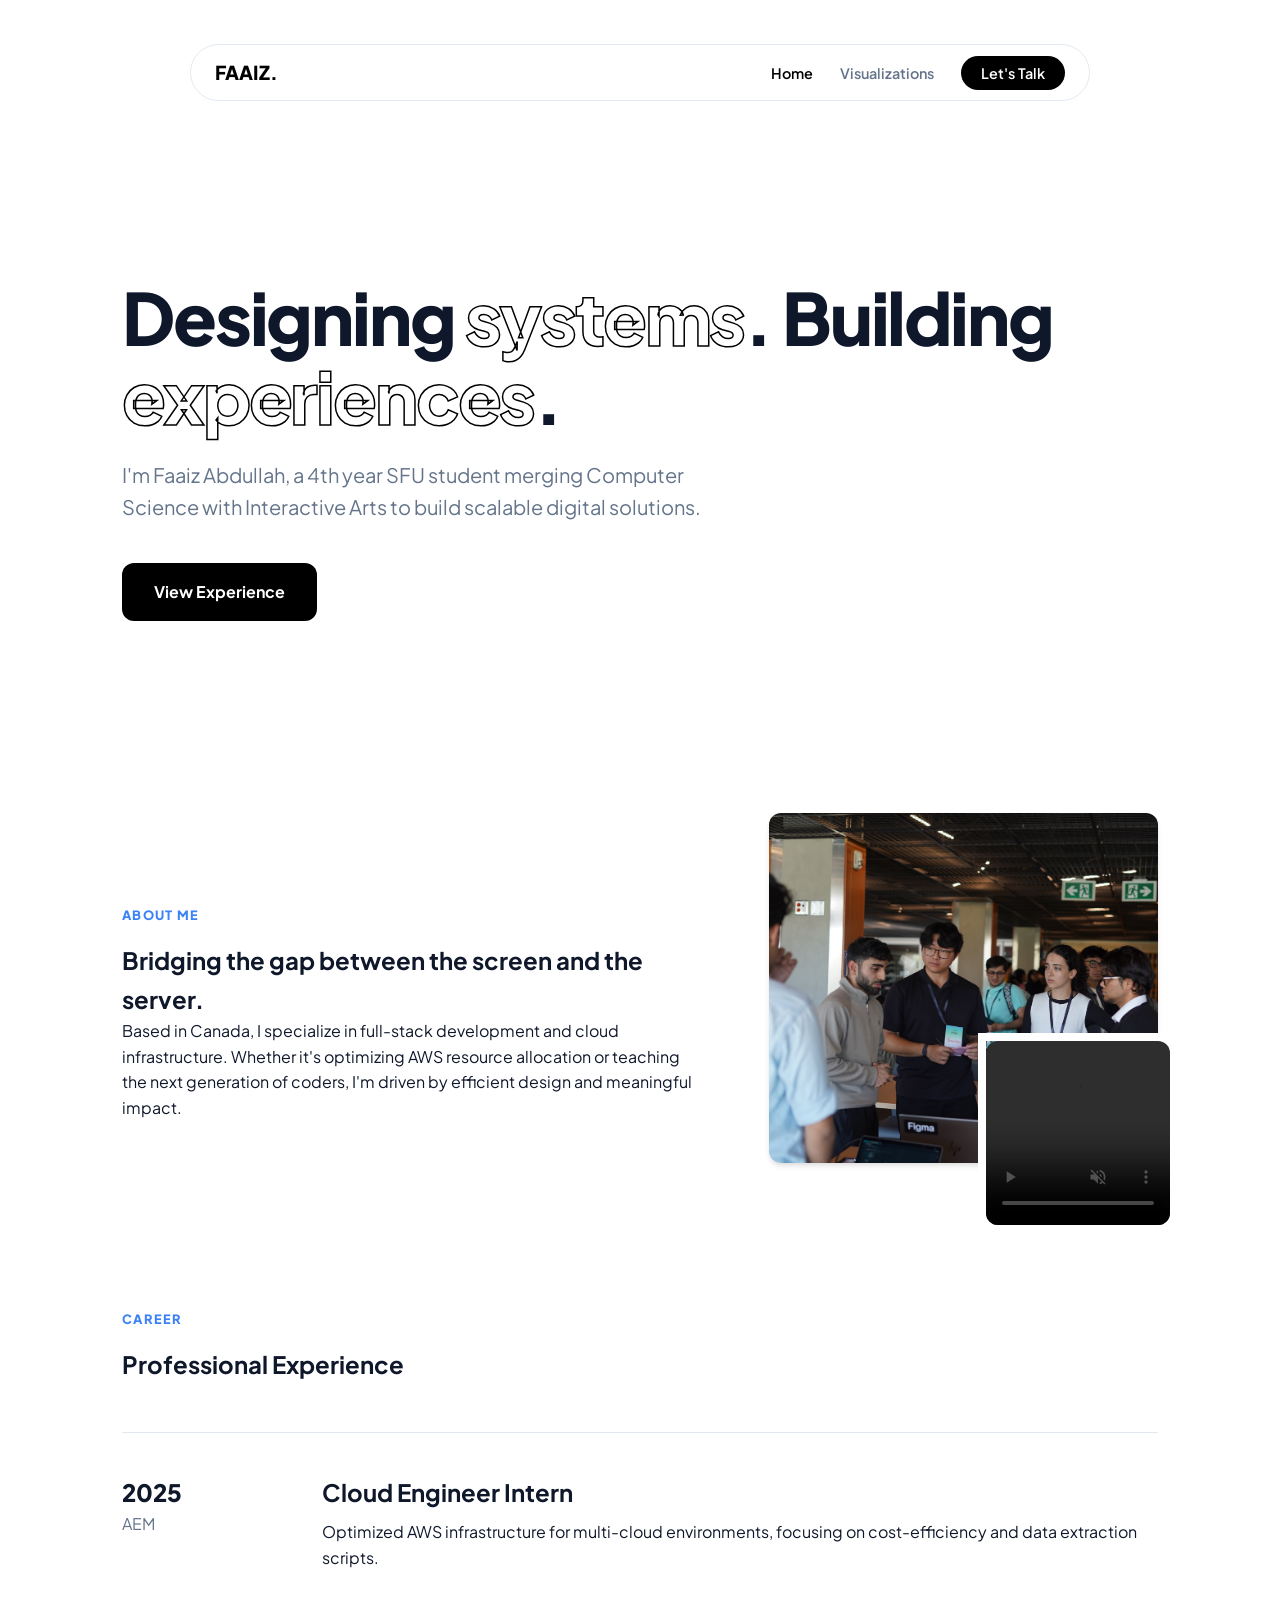
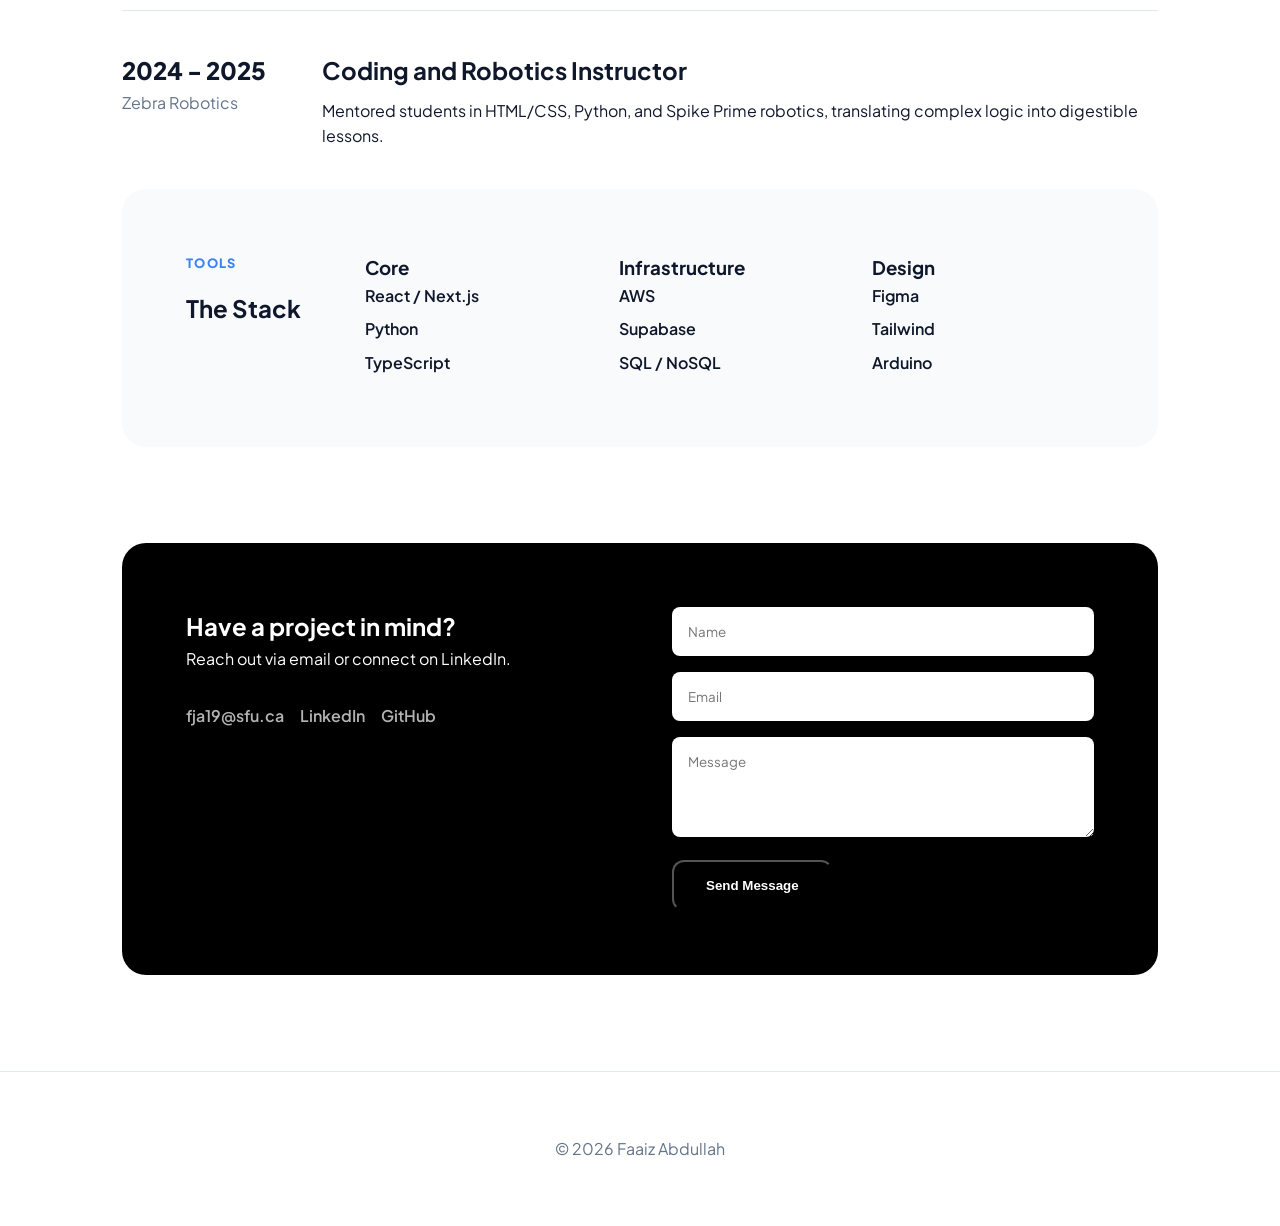
==== commit 1aaa9461: "changes" ====
--- a/index.html
+++ b/index.html
@@ -13,7 +13,7 @@
         <div class="nav-container">
             <a href="index.html" class="logo" aria-label="Faaiz Abdullah Portfolio Home">FAAIZ.</a>
             <div class="nav-links">
-                <a href="/" class="active">Home</a>
+                <a href="index.html" class="active">Home</a>
                 <a href="visualizations.html">Visualizations</a>
                 <a href="#contact" class="nav-cta">Let's Talk</a>
             </div>
@@ -42,10 +42,16 @@
                     <img src="stormhacks.JPG" alt="Won 1st Place at StormHacks 2025 hackathon">
                 </div>
                 <div class="gallery-item sub-img">
-                    <video autoplay loop muted playsinline controls title="Robotics Project Demo" aria-label="A video demonstration of a robotics project involving automated systems">
+                    <video autoplay loop muted playsinline controls 
+                           title="Robotics Project Demo" 
+                           aria-label="A video demonstration of a robotics project involving automated systems"
+                           aria-describedby="video-desc">
                         <source src="pharmabotics.mp4" type="video/mp4">
                         <p>Your browser does not support the video tag. This video shows a robotics demonstration for the Pharmabotics project.</p>
                     </video>
+                    <div id="video-desc" style="position: absolute; width: 1px; height: 1px; padding: 0; margin: -1px; overflow: hidden; clip: rect(0, 0, 0, 0); white-space: nowrap; border: 0;">
+                        A video demonstration of the Pharmabotics project showing a robotics system automatically sorting and moving items.
+                    </div>
                 </div>
             </div>
         </section>
--- a/style.css
+++ b/style.css
@@ -7,6 +7,7 @@
     --text-muted: #64748b;
     --border: #e2e8f0;
     --radius: 12px;
+    --card-shadow: 0 4px 6px -1px rgba(0, 0, 0, 0.1), 0 2px 4px -1px rgba(0, 0, 0, 0.06);
 }
 
 * {
@@ -39,8 +40,8 @@
 .nav-container {
     max-width: 900px;
     margin: 0 auto;
-    background: rgba(255, 255, 255, 0.8);
-    backdrop-filter: blur(12px);
+    /* Increased opacity to 0.95 to maintain readability without backdrop-filter */
+    background: rgba(255, 255, 255, 0.95);
     border: 1px solid var(--border);
     padding: 0.75rem 1.5rem;
     border-radius: 100px;
@@ -288,4 +289,4 @@
     box-shadow: var(--card-shadow);
     overflow: hidden; 
     min-height: 400px;
-}
+}
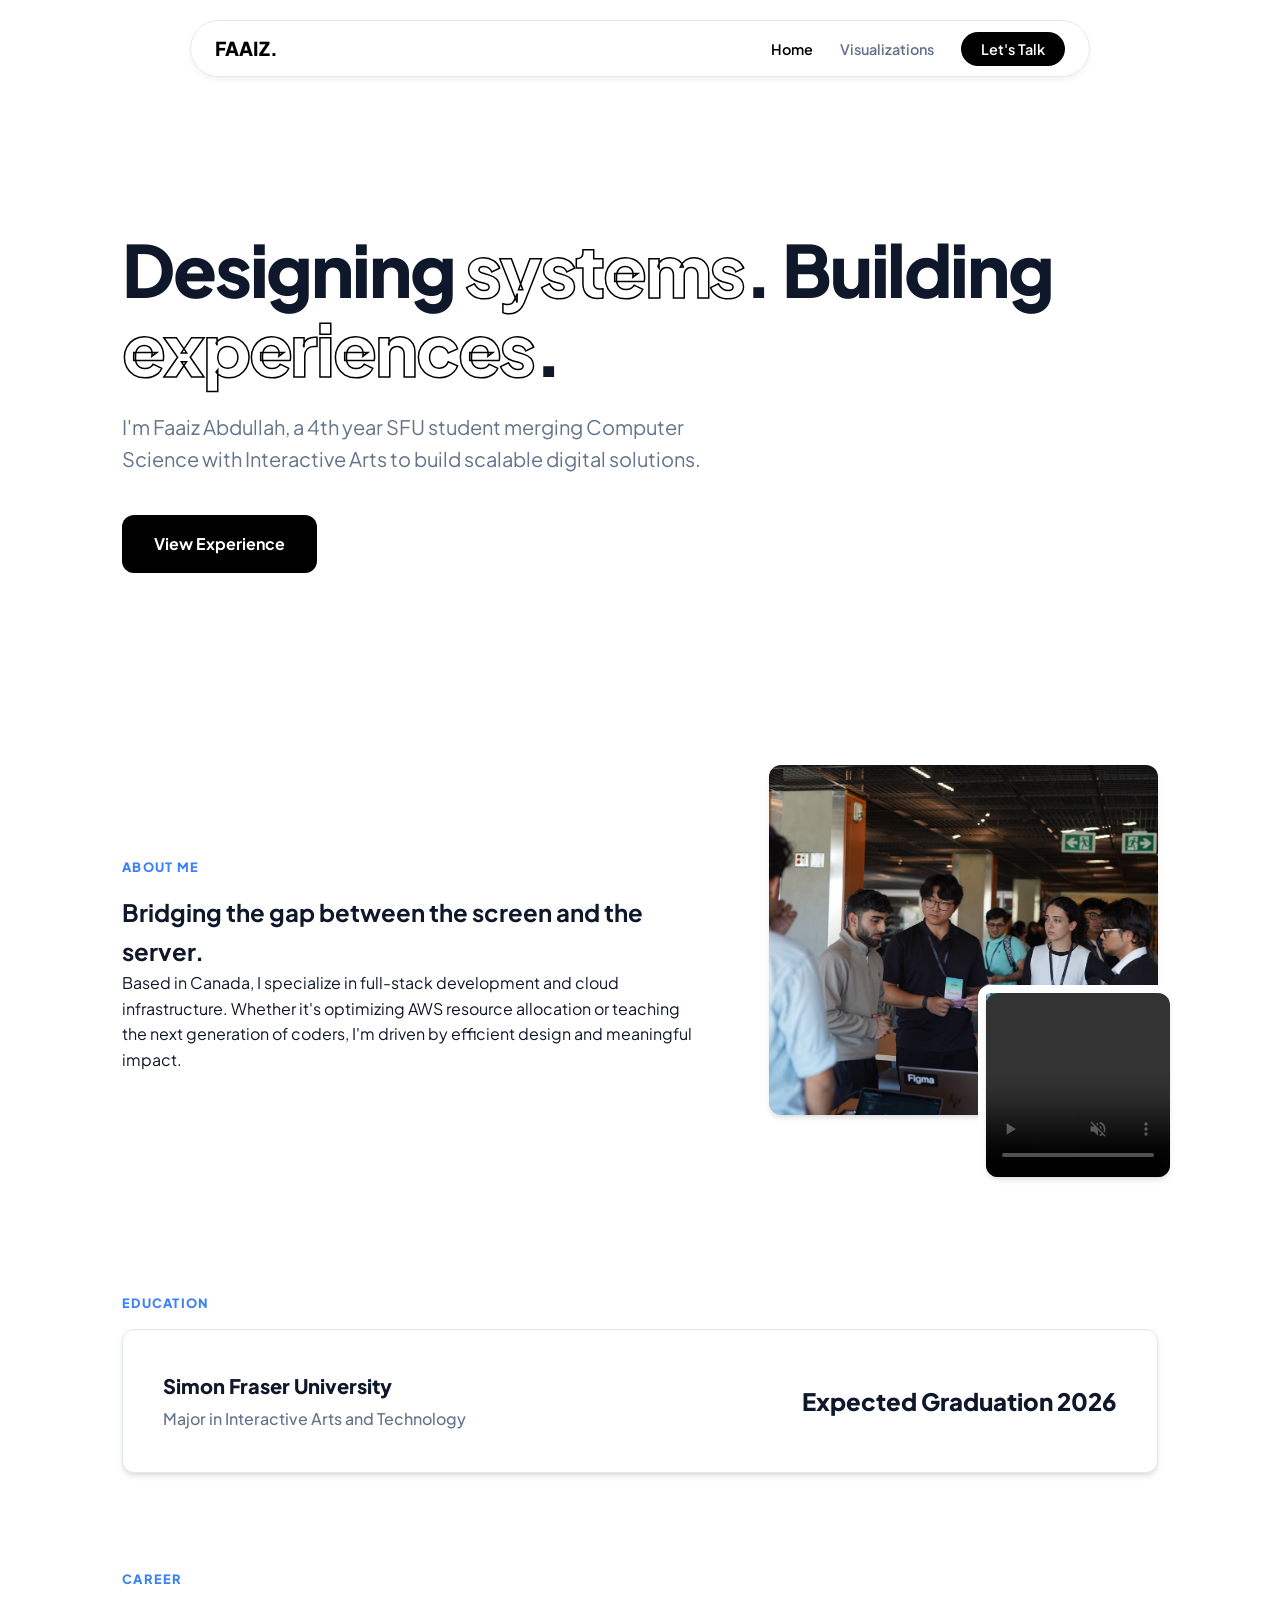
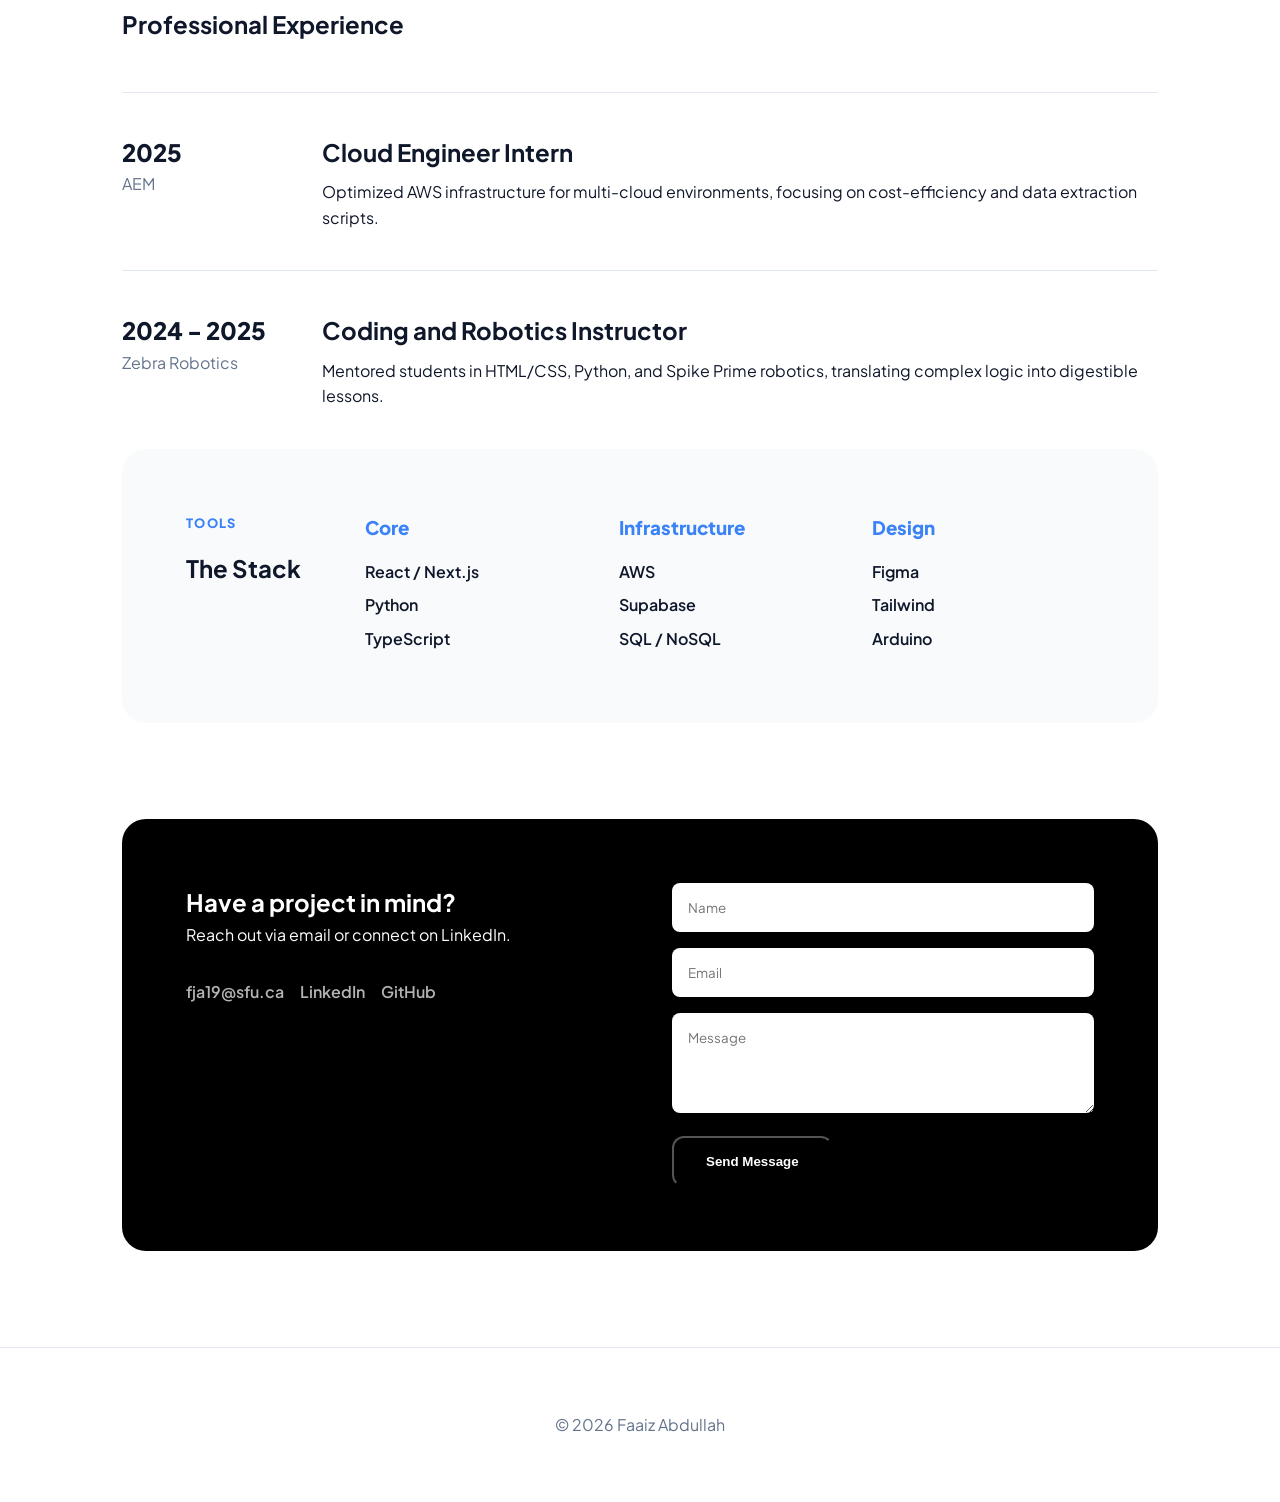
==== commit 4034b209: "more:" ====
--- a/index.html
+++ b/index.html
@@ -52,6 +52,19 @@
                     <div id="video-desc" style="position: absolute; width: 1px; height: 1px; padding: 0; margin: -1px; overflow: hidden; clip: rect(0, 0, 0, 0); white-space: nowrap; border: 0;">
                         A video demonstration of the Pharmabotics project showing a robotics system automatically sorting and moving items.
                     </div>
+                </div>
+            </div>
+        </section>
+
+        <section id="education" class="education-section">
+            <div class="section-tag">Education</div>
+            <div class="edu-card">
+                <div class="edu-info">
+                    <h3>Simon Fraser University</h3>
+                    <p>Major in Interactive Arts and Technology</p>
+                </div>
+                <div class="edu-meta">
+                    <span class="year">Expected Graduation 2026</span>
                 </div>
             </div>
         </section>
--- a/style.css
+++ b/style.css
@@ -40,7 +40,7 @@
 .nav-container {
     max-width: 900px;
     margin: 0 auto;
-    /* Increased opacity to 0.95 to maintain readability without backdrop-filter */
+    /* Opacity adjustment for visibility without backdrop-filter */
     background: rgba(255, 255, 255, 0.95);
     border: 1px solid var(--border);
     padding: 0.75rem 1.5rem;
@@ -48,6 +48,7 @@
     display: flex;
     justify-content: space-between;
     align-items: center;
+    box-shadow: 0 4px 6px -1px rgba(0, 0, 0, 0.05);
 }
 
 .logo {
@@ -82,16 +83,6 @@
     text-align: left;
 }
 
-.badge {
-    background: #eff6ff;
-    color: var(--accent);
-    padding: 0.4rem 1rem;
-    border-radius: 50px;
-    font-size: 0.8rem;
-    font-weight: 700;
-    text-transform: uppercase;
-}
-
 .hero h1 {
     font-size: clamp(2.5rem, 6vw, 4.5rem);
     font-weight: 800;
@@ -123,7 +114,6 @@
 
 .btn-primary { background: var(--primary); color: white; }
 .btn-secondary { background: white; color: var(--primary); border: 1px solid var(--border); margin-left: 1rem; }
-
 .btn:hover { transform: translateY(-3px); box-shadow: 0 10px 20px rgba(0,0,0,0.05); cursor: pointer; }
 
 .about-grid {
@@ -148,12 +138,13 @@
     height: 400px;
 }
 
-.gallery-item img {
+.gallery-item img, .gallery-item video {
     width: 100%;
     height: 100%;
     object-fit: cover;
     border-radius: var(--radius);
     box-shadow: var(--card-shadow);
+    display: block;
 }
 
 .main-img {
@@ -168,6 +159,7 @@
     width: 200px;
     height: 200px;
     border: 8px solid white;
+    border-radius: var(--radius);
 }
 
 .timeline {
@@ -207,7 +199,7 @@
     flex: 1;
 }
 
-.skill-group h4 { margin-bottom: 1rem; font-weight: 800; color: var(--accent); }
+.skill-group h4, .skill-group h3 { margin-bottom: 1rem; font-weight: 800; color: var(--accent); }
 .skill-group ul { list-style: none; padding: 0; }
 .skill-group li { margin-bottom: 0.5rem; font-weight: 600; }
 
@@ -247,46 +239,88 @@
     color: var(--text-muted);
 }
 
+.vis-section {
+    margin-bottom: 6rem;
+    text-align: center; 
+}
+
+.svg-stage {
+    background: #ffffff;
+    border: 1px solid var(--border);
+    border-radius: 24px;
+    padding: 3rem;
+    display: flex;
+    justify-content: center;
+    align-items: center;
+    margin-top: 2rem;
+    box-shadow: var(--card-shadow);
+    overflow: hidden; 
+    min-height: 400px;
+}
+
+/* --- EDUCATION SECTION STYLES --- */
+.education-section {
+    padding: 2rem 0 6rem; /* Less top padding as it follows About */
+}
+
+.edu-card {
+    display: flex;
+    justify-content: space-between;
+    align-items: center;
+    padding: 2.5rem;
+    border: 1px solid var(--border);
+    border-radius: var(--radius);
+    background: var(--bg-light);
+    box-shadow: var(--card-shadow);
+}
+
+.edu-info h3 {
+    font-size: 1.25rem;
+    font-weight: 800;
+    margin-bottom: 0.25rem;
+}
+
+.edu-info p {
+    color: var(--text-muted);
+    font-weight: 500;
+}
+
 @media (max-width: 900px) {
     .about-grid, .contact-card, .skills-alt { grid-template-columns: 1fr; gap: 2rem; }
     .timeline-item { grid-template-columns: 1fr; gap: 1rem; }
     .skills-alt { flex-direction: column; padding: 2rem; }
     .hero h1 { font-size: 3rem; }
     .sub-img { display: none; }
-}
-
-.gallery-item video {
-    width: 100%;
-    height: 100%;
-    object-fit: cover;
-    border-radius: var(--radius);
-    display: block;
-}
-
-.sub-img video {
-    filter: brightness(0.9);
-    transition: filter 0.3s ease;
-}
-
-.sub-img:hover video {
-    filter: brightness(1.1);
-}
-
-.vis-section {
-    margin-bottom: 6rem;
-    text-align: center; 
-}
-
-.svg-stage {
-    background: #ffffff;
-    border: 1px solid var(--border);
-    border-radius: 24px;
-    padding: 3rem;
-    display: flex;
-    justify-content: center;
-    align-items: center;
-    margin-top: 2rem;
-    box-shadow: var(--card-shadow);
-    overflow: hidden; 
-    min-height: 400px;
+    
+
+    .nav-links a { margin-left: 1rem; }
+}
+
+@media (max-width: 600px) {
+
+    .nav-container {
+        flex-direction: column;
+        padding: 1rem;
+        border-radius: 20px;
+    }
+    .nav-links {
+        margin-top: 1rem;
+        display: flex;
+        gap: 1rem;
+        flex-wrap: wrap;
+        justify-content: center;
+    }
+    .nav-links a { margin-left: 0; }
+    
+    .skills-grid-alt { grid-template-columns: 1fr; }
+    
+    .hero { padding: 6rem 0 4rem; }
+    .contact-card { padding: 2rem; }
+
+    /* Responsive Education Card */
+    .edu-card {
+        flex-direction: column;
+        align-items: flex-start;
+        gap: 1rem;
+    }
 }
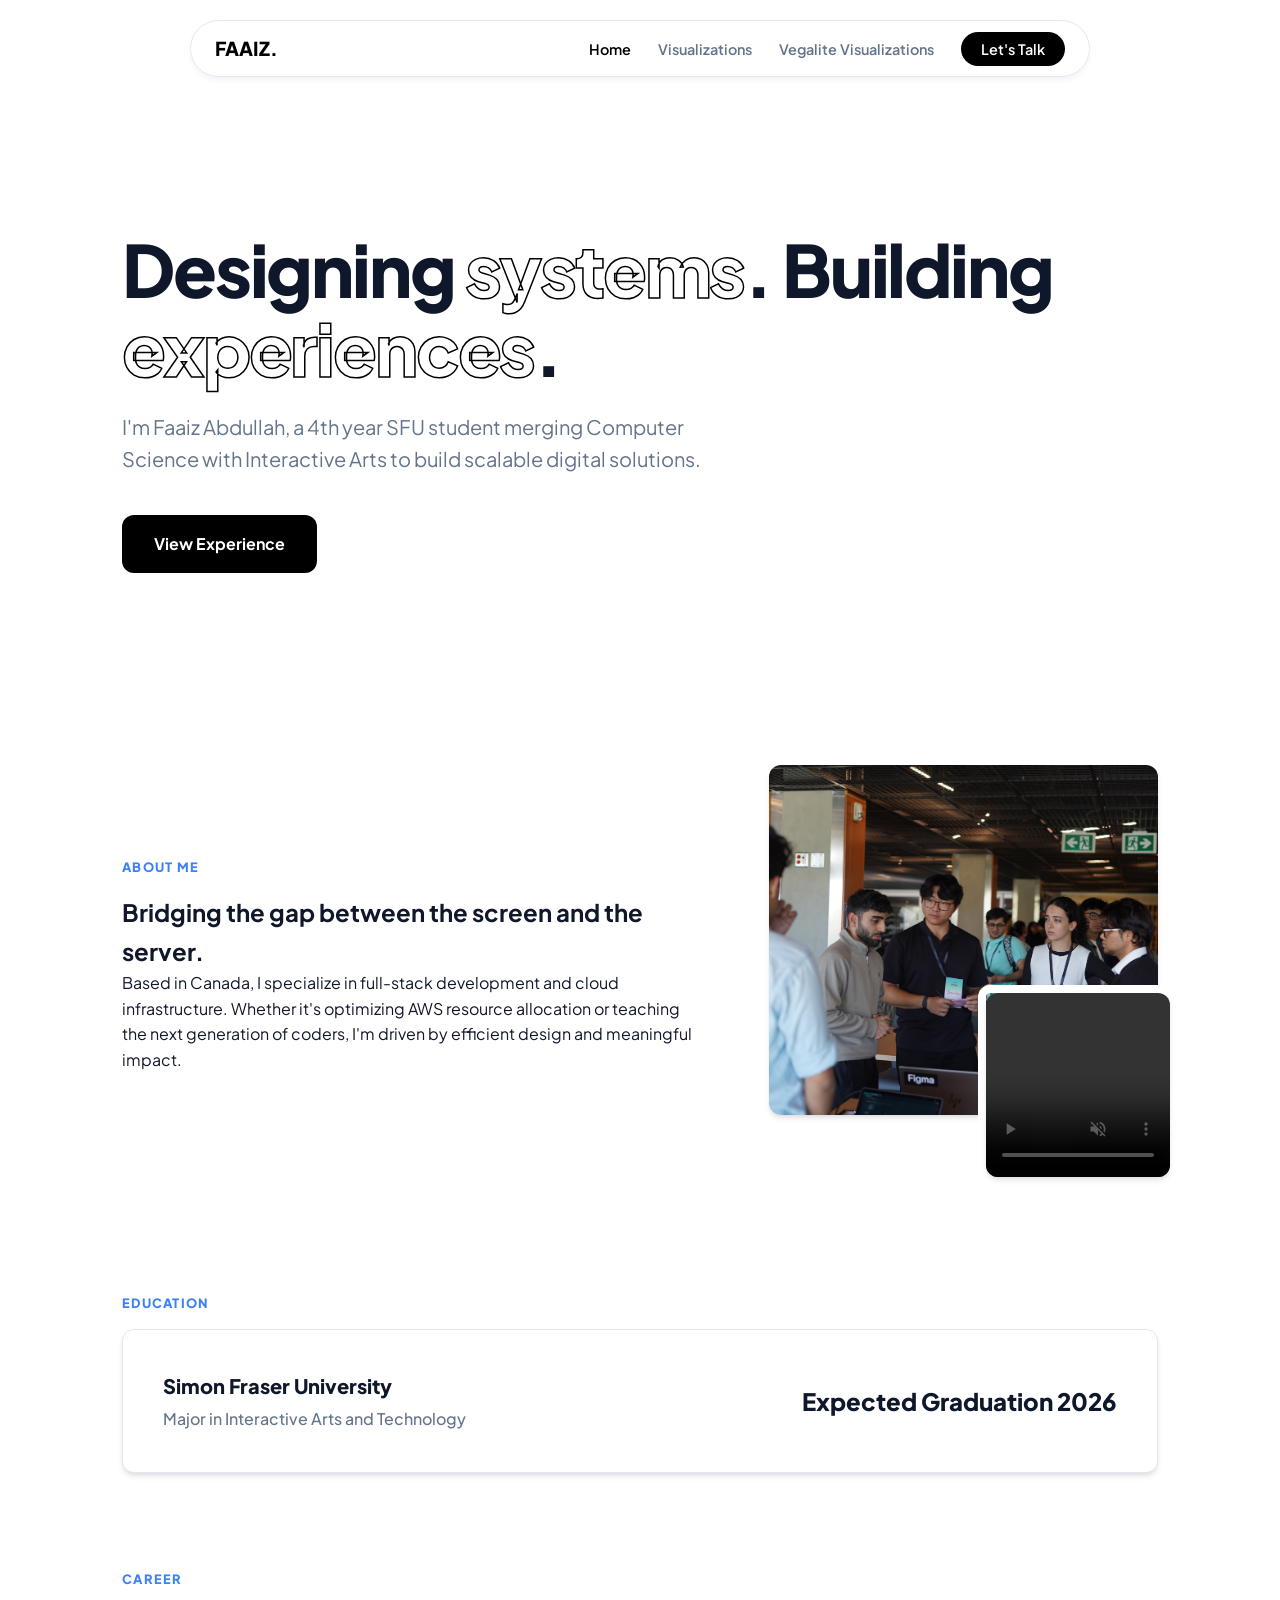
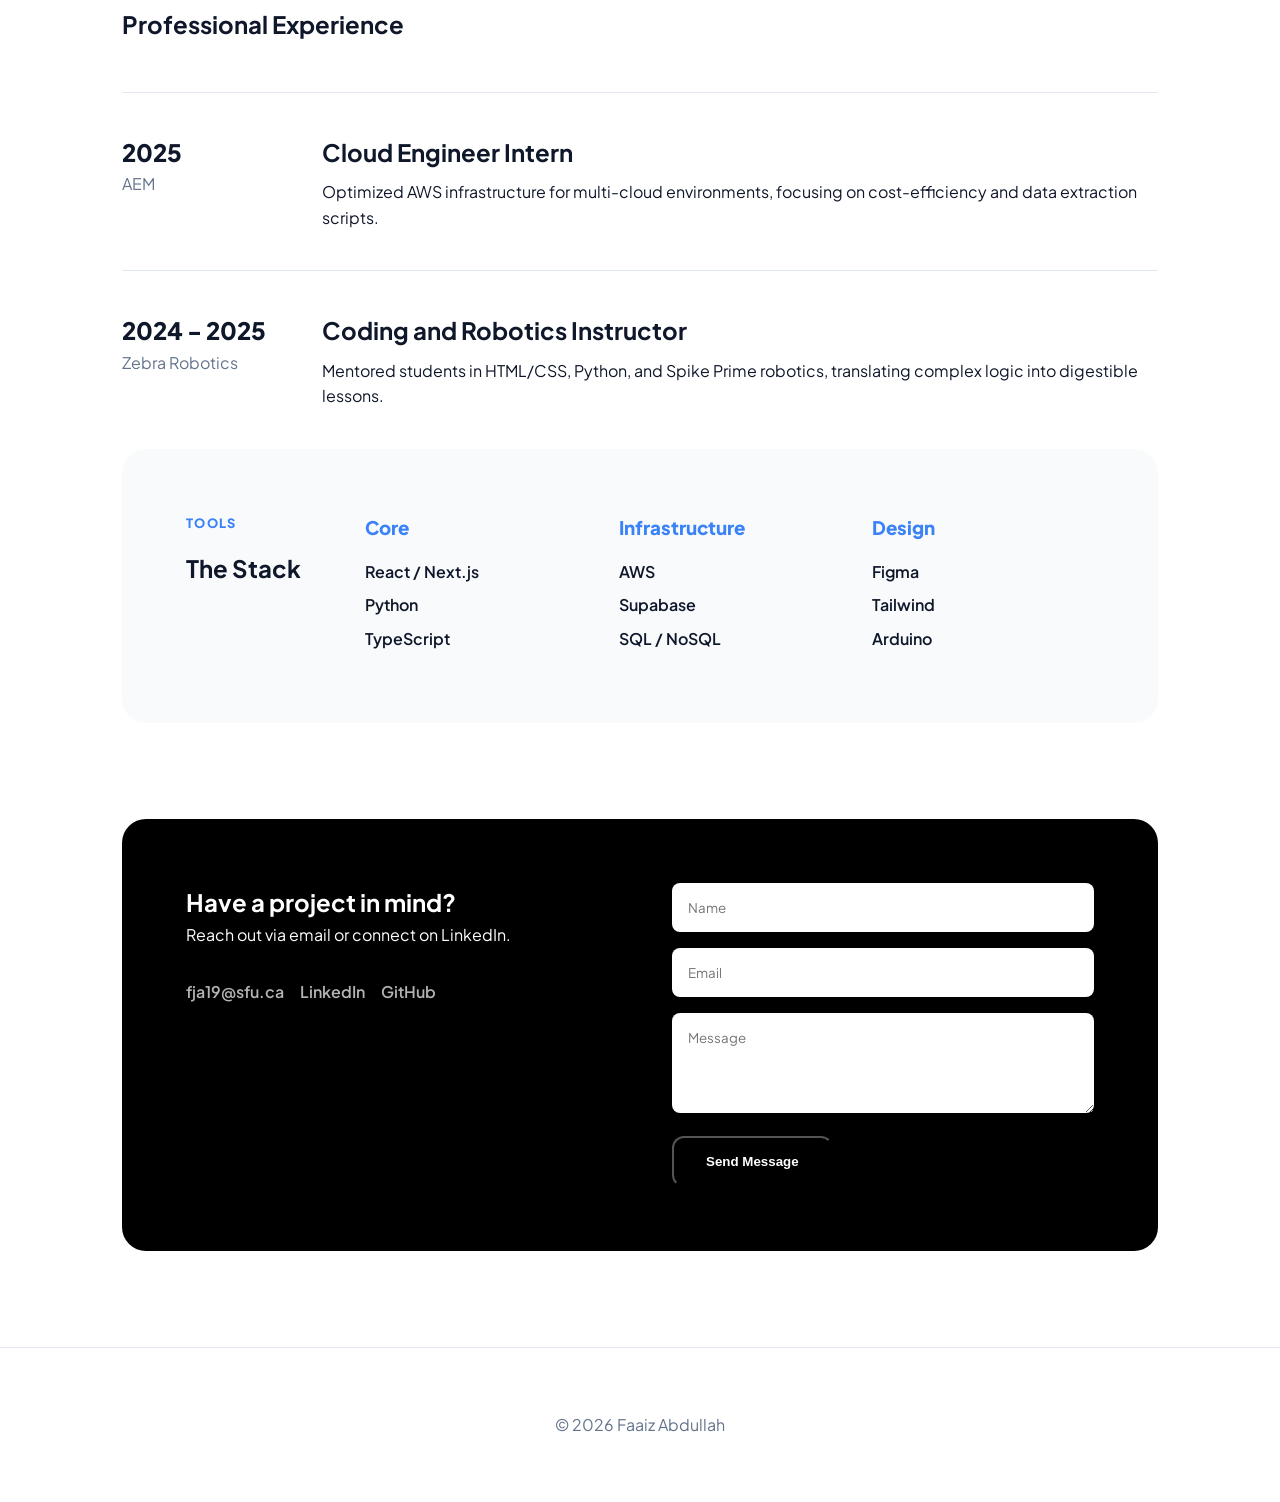
==== commit f0995628: "first visualization" ====
--- a/index.html
+++ b/index.html
@@ -1,12 +1,15 @@
 <!DOCTYPE html>
 <html lang="en">
+
 <head>
     <meta charset="UTF-8">
     <meta name="viewport" content="width=device-width, initial-scale=1.0">
     <title>Faaiz Abdullah | SFU Interactive Arts & CS</title>
     <link rel="stylesheet" href="style.css">
-    <link href="https://fonts.googleapis.com/css2?family=Plus+Jakarta+Sans:wght@300;400;600;800&display=swap" rel="stylesheet">
+    <link href="https://fonts.googleapis.com/css2?family=Plus+Jakarta+Sans:wght@300;400;600;800&display=swap"
+        rel="stylesheet">
 </head>
+
 <body>
 
     <nav class="navbar">
@@ -15,6 +18,7 @@
             <div class="nav-links">
                 <a href="index.html" class="active">Home</a>
                 <a href="visualizations.html">Visualizations</a>
+                <a href="vegalite.html">Vegalite Visualizations</a>
                 <a href="#contact" class="nav-cta">Let's Talk</a>
             </div>
         </div>
@@ -23,7 +27,8 @@
     <header class="hero">
         <div class="container">
             <h1>Designing <span>systems</span>. Building <span>experiences</span>.</h1>
-            <p>I'm Faaiz Abdullah, a 4th year SFU student merging Computer Science with Interactive Arts to build scalable digital solutions.</p>
+            <p>I'm Faaiz Abdullah, a 4th year SFU student merging Computer Science with Interactive Arts to build
+                scalable digital solutions.</p>
             <div class="hero-btns">
                 <a href="#experience" class="btn btn-primary">View Experience</a>
             </div>
@@ -35,22 +40,26 @@
             <div class="about-content">
                 <div class="section-tag">About Me</div>
                 <h2>Bridging the gap between the screen and the server.</h2>
-                <p>Based in Canada, I specialize in full-stack development and cloud infrastructure. Whether it's optimizing AWS resource allocation or teaching the next generation of coders, I'm driven by efficient design and meaningful impact.</p>
+                <p>Based in Canada, I specialize in full-stack development and cloud infrastructure. Whether it's
+                    optimizing AWS resource allocation or teaching the next generation of coders, I'm driven by
+                    efficient design and meaningful impact.</p>
             </div>
             <div class="gallery-stack">
                 <div class="gallery-item main-img">
                     <img src="stormhacks.JPG" alt="Won 1st Place at StormHacks 2025 hackathon">
                 </div>
                 <div class="gallery-item sub-img">
-                    <video autoplay loop muted playsinline controls 
-                           title="Robotics Project Demo" 
-                           aria-label="A video demonstration of a robotics project involving automated systems"
-                           aria-describedby="video-desc">
+                    <video autoplay loop muted playsinline controls title="Robotics Project Demo"
+                        aria-label="A video demonstration of a robotics project involving automated systems"
+                        aria-describedby="video-desc">
                         <source src="pharmabotics.mp4" type="video/mp4">
-                        <p>Your browser does not support the video tag. This video shows a robotics demonstration for the Pharmabotics project.</p>
+                        <p>Your browser does not support the video tag. This video shows a robotics demonstration for
+                            the Pharmabotics project.</p>
                     </video>
-                    <div id="video-desc" style="position: absolute; width: 1px; height: 1px; padding: 0; margin: -1px; overflow: hidden; clip: rect(0, 0, 0, 0); white-space: nowrap; border: 0;">
-                        A video demonstration of the Pharmabotics project showing a robotics system automatically sorting and moving items.
+                    <div id="video-desc"
+                        style="position: absolute; width: 1px; height: 1px; padding: 0; margin: -1px; overflow: hidden; clip: rect(0, 0, 0, 0); white-space: nowrap; border: 0;">
+                        A video demonstration of the Pharmabotics project showing a robotics system automatically
+                        sorting and moving items.
                     </div>
                 </div>
             </div>
@@ -72,7 +81,7 @@
         <section id="experience">
             <div class="section-tag">Career</div>
             <h2 class="section-title">Professional Experience</h2>
-            
+
             <div class="timeline">
                 <div class="timeline-item">
                     <div class="time-meta">
@@ -81,7 +90,8 @@
                     </div>
                     <div class="time-content">
                         <h3>Cloud Engineer Intern</h3>
-                        <p>Optimized AWS infrastructure for multi-cloud environments, focusing on cost-efficiency and data extraction scripts.</p>
+                        <p>Optimized AWS infrastructure for multi-cloud environments, focusing on cost-efficiency and
+                            data extraction scripts.</p>
                     </div>
                 </div>
 
@@ -92,7 +102,8 @@
                     </div>
                     <div class="time-content">
                         <h3>Coding and Robotics Instructor</h3>
-                        <p>Mentored students in HTML/CSS, Python, and Spike Prime robotics, translating complex logic into digestible lessons.</p>
+                        <p>Mentored students in HTML/CSS, Python, and Spike Prime robotics, translating complex logic
+                            into digestible lessons.</p>
                     </div>
                 </div>
             </div>
@@ -143,8 +154,10 @@
             </div>
             <form id="contact-form">
                 <input type="text" id="full-name" placeholder="Name" aria-label="Enter your full name" required>
-                <input type="email" id="email-address" placeholder="Email" aria-label="Enter your email address" required>
-                <textarea rows="4" id="message-body" placeholder="Message" aria-label="Type your message here"></textarea>
+                <input type="email" id="email-address" placeholder="Email" aria-label="Enter your email address"
+                    required>
+                <textarea rows="4" id="message-body" placeholder="Message"
+                    aria-label="Type your message here"></textarea>
                 <button type="submit" class="btn btn-primary">Send Message</button>
             </form>
         </section>
@@ -156,4 +169,5 @@
 
     <script src="main.js"></script>
 </body>
+
 </html>
--- a/style.css
+++ b/style.css
@@ -40,7 +40,6 @@
 .nav-container {
     max-width: 900px;
     margin: 0 auto;
-    /* Opacity adjustment for visibility without backdrop-filter */
     background: rgba(255, 255, 255, 0.95);
     border: 1px solid var(--border);
     padding: 0.75rem 1.5rem;
@@ -258,9 +257,8 @@
     min-height: 400px;
 }
 
-/* --- EDUCATION SECTION STYLES --- */
 .education-section {
-    padding: 2rem 0 6rem; /* Less top padding as it follows About */
+    padding: 2rem 0 6rem; 
 }
 
 .edu-card {
@@ -317,7 +315,6 @@
     .hero { padding: 6rem 0 4rem; }
     .contact-card { padding: 2rem; }
 
-    /* Responsive Education Card */
     .edu-card {
         flex-direction: column;
         align-items: flex-start;
